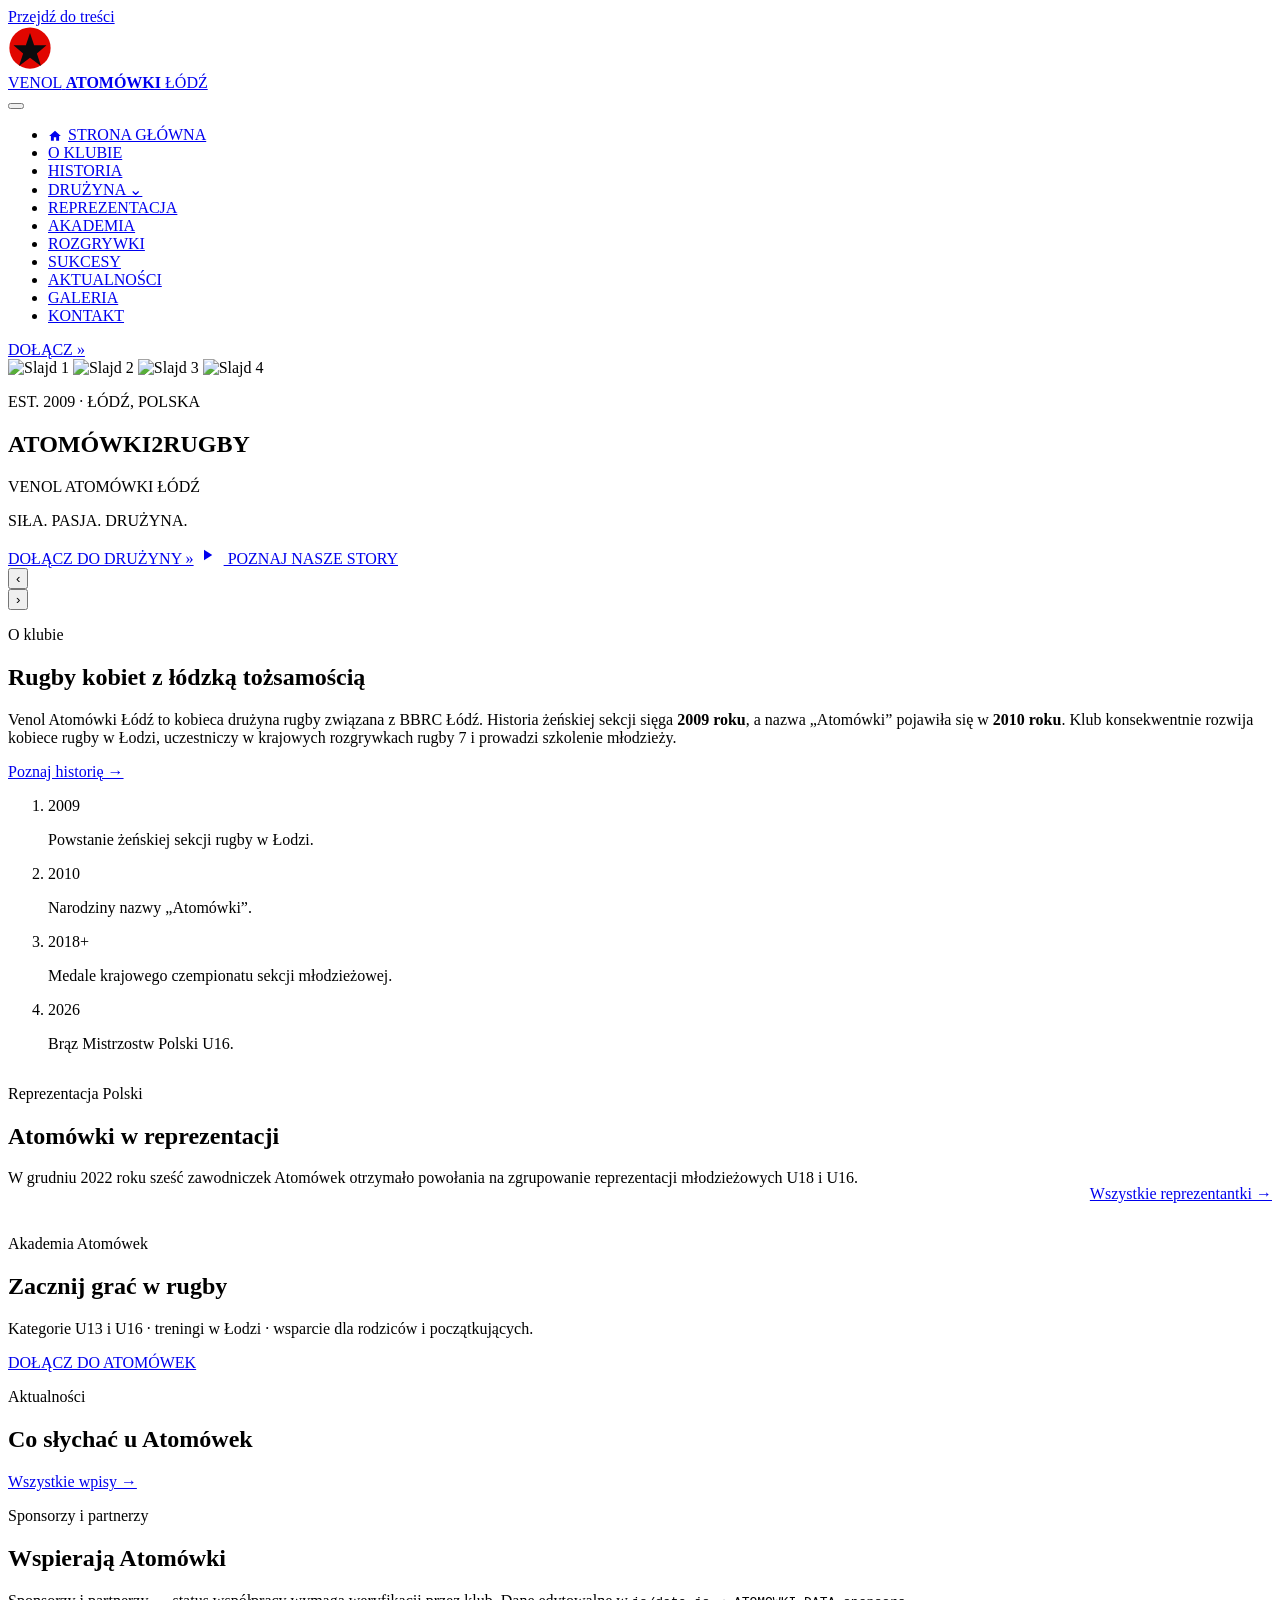
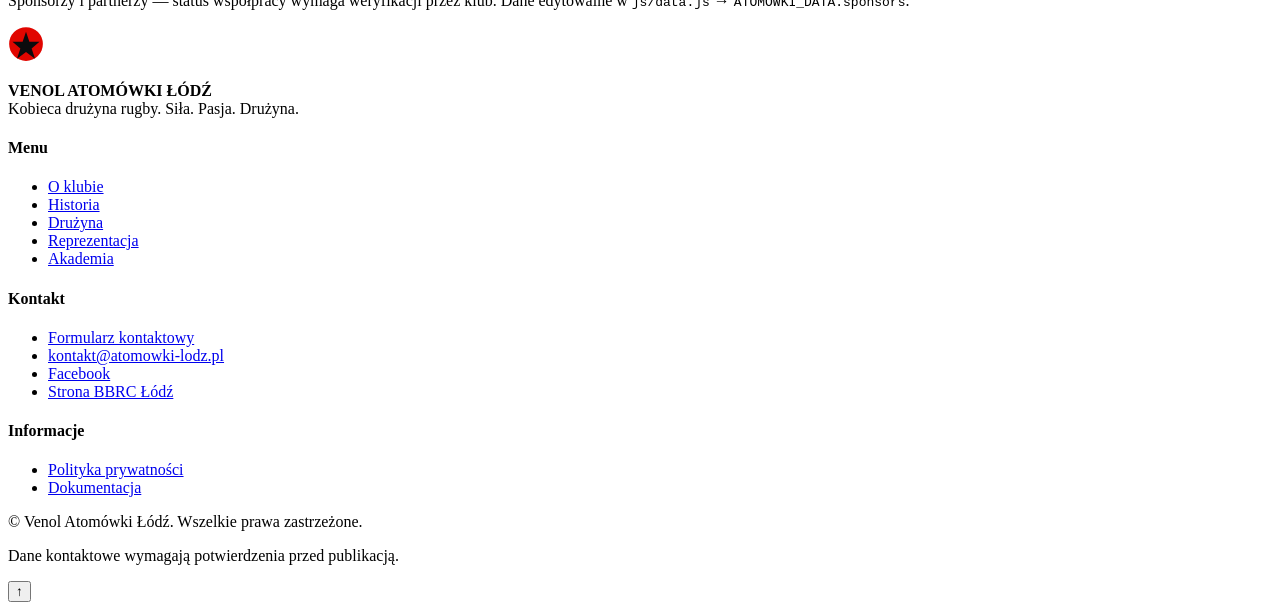
==== index.html @ 77de78c6 "Upload 31 files via GitHub Uploader by Mubashir Hassan" ====
﻿<!DOCTYPE html>
<html lang="pl">
<head>
  <meta charset="UTF-8" />
  <meta name="viewport" content="width=device-width, initial-scale=1.0" />
  <title>Venol Atomówki Łódź – Kobiece Rugby | Siła. Pasja. Drużyna.</title>
  <meta name="description" content="Oficjalna strona kobiecej drużyny rugby Venol Atomówki Łódź. Historia, zawodniczki, akademia U13 i U16, rozgrywki, sukcesy, aktualności i kontakt." />
  <meta property="og:title" content="Venol Atomówki Łódź – Kobiece Rugby" />
  <meta property="og:description" content="Siła. Pasja. Drużyna. Poznaj kobiecy klub rugby z Łodzi." />
  <meta property="og:type" content="website" />
  
  <link rel="canonical" href="https://atomowki-lodz.pl/" />
  <link rel="icon" type="image/svg+xml" href="assets/logos/favicon.svg" />
  <link rel="preconnect" href="https://fonts.googleapis.com" />
  <link rel="preconnect" href="https://fonts.gstatic.com" crossorigin />
  <link href="https://fonts.googleapis.com/css2?family=Barlow+Condensed:wght@600;700;800&family=Inter:wght@300;400;500;600;700&display=swap" rel="stylesheet" />
  <link rel="stylesheet" href="css/style.css" />
  <link rel="stylesheet" href="css/animations.css" />
  <link rel="stylesheet" href="css/responsive.css" />
</head>
<body data-page="home">
  <a href="#main" class="skip-link">Przejdź do treści</a>

  <!-- UJEDNOLICONY HEADER -->
  <header class="site-header" id="siteHeader">
    <div class="container-fluid header-inner">
      <a href="index.html" class="brand" aria-label="Atomówki Łódź – strona główna">
        <span class="brand-mark" aria-hidden="true">
          <svg viewBox="0 0 64 64" width="44" height="44"><circle cx="32" cy="32" r="30" fill="#e10600"/><path d="M32 10 L38 28 L56 28 L42 40 L48 58 L32 46 L16 58 L22 40 L8 28 L26 28 Z" fill="#0b0b0d"/></svg>
        </span>
        <div class="brand-text">
          <span class="venol">VENOL</span>
          <strong>ATOMÓWKI</strong>
          <span class="lodz">ŁÓDŹ</span>
        </div>
      </a>

      <button class="nav-toggle" id="navToggle" aria-label="Otwórz menu" aria-expanded="false" aria-controls="primaryNav">
        <span></span><span></span><span></span>
      </button>

      <nav class="primary-nav" id="primaryNav" aria-label="Menu główne">
        <ul>
          <li><a href="index.html" class="active"><svg class="home-icon" viewBox="0 0 24 24" width="14" height="14" fill="currentColor" style="margin-right:6px; vertical-align:middle;"><path d="M10 20v-6h4v6h5v-8h3L12 3 2 12h3v8z"/></svg>STRONA GŁÓWNA</a></li>
          <li><a href="pages/o-klubie.html">O KLUBIE</a></li>
          <li><a href="pages/historia.html">HISTORIA</a></li>
          <li><a href="pages/druzyna.html">DRUŻYNA ⌄</a></li>
          <li><a href="pages/reprezentacja.html">REPREZENTACJA</a></li>
          <li><a href="pages/akademia.html">AKADEMIA</a></li>
          <li><a href="pages/rozgrywki.html">ROZGRYWKI</a></li>
          <li><a href="pages/sukcesy.html">SUKCESY</a></li>
          <li><a href="pages/aktualnosci.html">AKTUALNOŚCI</a></li>
          <li><a href="pages/galeria.html">GALERIA</a></li>
          <li><a href="pages/kontakt.html">KONTAKT</a></li>
        </ul>
        <div class="nav-actions">
          <a href="pages/kontakt.html#dolacz" class="btn-nav-cta"><span>DOŁĄCZ</span> <span class="arrow">&raquo;</span></a>
        </div>
      </nav>
    </div>
  </header>

  <main id="main">
    <!-- HERO -->
    <section class="hero" aria-label="Sekcja powitalna">
      <div class="hero-media" aria-hidden="true">
        <img src="assets/images/slider-1.jpg" alt="Slajd 1" class="hero-photo slider-img active" />
        <img src="assets/images/slider-2.jpg" alt="Slajd 2" class="hero-photo slider-img" />
        <img src="assets/images/slider-3.jpg" alt="Slajd 3" class="hero-photo slider-img" />
        <img src="assets/images/slider-4.jpg" alt="Slajd 4" class="hero-photo slider-img" />
        <div class="hero-overlay"></div>
      </div>
      
      <div class="container hero-content-wrapper">
        <div class="hero-text-box">
          <p class="hero-kicker animate-in">EST. 2009 · ŁÓDŹ, POLSKA</p>
          
          <h1 class="hero-title animate-in delay-1">
            ATOMÓWKI<span class="accent">2</span>RUGBY
          </h1>
          
          <p class="hero-subtitle animate-in delay-2">VENOL ATOMÓWKI ŁÓDŹ</p>
          <p class="hero-motto animate-in delay-3">SIŁA. PASJA. DRUŻYNA.</p>
          
          <div class="hero-actions animate-in delay-4">
            <a href="pages/kontakt.html#dolacz" class="btn-hero btn-hero-primary">DOŁĄCZ DO DRUŻYNY &raquo;</a>
            <a href="pages/o-klubie.html" class="btn-hero btn-hero-outline">
              <svg viewBox="0 0 24 24" width="18" height="18" fill="currentColor" style="margin-right: 8px;"><path d="M8 5v14l11-7z"/></svg>
              POZNAJ NASZE STORY
            </a>
          </div>
        </div>
      </div>
      
      <!-- Nawigacja slidera (strzałki i kropki) -->
      <div class="hero-slider-nav">
        <button class="slider-arrow prev" aria-label="Poprzedni slajd">&lsaquo;</button>
        <div class="slider-dots">
          <span class="dot active"></span>
          <span class="dot"></span>
          <span class="dot"></span>
          <span class="dot"></span>
        </div>
        <button class="slider-arrow next" aria-label="Następny slajd">&rsaquo;</button>
      </div>
    </section>

    <!-- O KLUBIE Z TŁEM SMOKE -->
    <section id="o-klubie" class="section section-about-dark">
      <div class="container two-col">
        <div class="reveal">
          <p class="section-kicker">O klubie</p>
          <h2 class="section-title">Rugby kobiet z łódzką tożsamością</h2>
          <p>Venol Atomówki Łódź to kobieca drużyna rugby związana z BBRC Łódź. Historia żeńskiej sekcji sięga <strong>2009 roku</strong>, a nazwa „Atomówki” pojawiła się w <strong>2010 roku</strong>. Klub konsekwentnie rozwija kobiece rugby w Łodzi, uczestniczy w krajowych rozgrywkach rugby 7 i prowadzi szkolenie młodzieży.</p>
          <a href="pages/o-klubie.html" class="btn btn-ghost">Poznaj historię →</a>
        </div>
        <div class="timeline-preview reveal delay-1">
          <ol class="mini-timeline">
            <li><span>2009</span><p>Powstanie żeńskiej sekcji rugby w Łodzi.</p></li>
            <li><span>2010</span><p>Narodziny nazwy „Atomówki”.</p></li>
            <li><span>2018+</span><p>Medale krajowego czempionatu sekcji młodzieżowej.</p></li>
            <li><span>2026</span><p>Brąz Mistrzostw Polski U16.</p></li>
          </ol>
        </div>
      </div>
    </section>

    <section class="section section-alt">
      <div class="container">
        <header class="section-head reveal" style="display:flex;justify-content:space-between;align-items:flex-end;gap:1rem;flex-wrap:wrap;margin-bottom:2rem">
          <div>
            <p class="section-kicker">Reprezentacja Polski</p>
            <h2 class="section-title">Atomówki w reprezentacji</h2>
            <p class="section-lead">W grudniu 2022 roku sześć zawodniczek Atomówek otrzymało powołania na zgrupowanie reprezentacji młodzieżowych U18 i U16.</p>
          </div>
          <a href="pages/reprezentacja.html" class="btn btn-ghost">Wszystkie reprezentantki →</a>
        </header>
        <div id="nationalMini" class="national-grid" aria-live="polite"></div>
      </div>
    </section>

    <section class="section section-cta">
      <div class="container cta-box reveal">
        <div>
          <p class="section-kicker">Akademia Atomówek</p>
          <h2 class="section-title">Zacznij grać w rugby</h2>
          <p>Kategorie U13 i U16 · treningi w Łodzi · wsparcie dla rodziców i początkujących.</p>
        </div>
        <a href="pages/akademia.html" class="btn btn-primary btn-lg">DOŁĄCZ DO ATOMÓWEK</a>
      </div>
    </section>

    <section class="section">
      <div class="container">
        <header class="section-head reveal">
          <div>
            <p class="section-kicker">Aktualności</p>
            <h2 class="section-title">Co słychać u Atomówek</h2>
          </div>
          <a href="pages/aktualnosci.html" class="btn btn-ghost">Wszystkie wpisy →</a>
        </header>
        <div class="news-grid" id="homeNewsGrid" aria-live="polite"></div>
      </div>
    </section>

    <section class="section section-sponsors">
      <div class="container">
        <p class="section-kicker text-center">Sponsorzy i partnerzy</p>
        <h2 class="section-title text-center">Wspierają Atomówki</h2>
        <div id="sponsorGrid" class="sponsor-pro-grid" aria-live="polite"></div>
        <p class="hint text-center">Sponsorzy i partnerzy — status współpracy wymaga weryfikacji przez klub. Dane edytowalne w <code>js/data.js</code> → <code>ATOMOWKI_DATA.sponsors</code>.</p>
      </div>
    </section>
  </main>

  <footer class="site-footer">
    <div class="container footer-grid">
      <div class="footer-brand">
        <span class="brand-mark" aria-hidden="true">
          <svg viewBox="0 0 64 64" width="36" height="36"><circle cx="32" cy="32" r="30" fill="#e10600"/><path d="M32 10 L38 28 L56 28 L42 40 L48 58 L32 46 L16 58 L22 40 L8 28 L26 28 Z" fill="#0b0b0d"/></svg>
        </span>
        <p><strong>VENOL ATOMÓWKI ŁÓDŹ</strong><br />Kobieca drużyna rugby. Siła. Pasja. Drużyna.</p>
      </div>
      <div>
        <h4>Menu</h4>
        <ul class="footer-links">
          <li><a href="pages/o-klubie.html">O klubie</a></li>
          <li><a href="pages/historia.html">Historia</a></li>
          <li><a href="pages/druzyna.html">Drużyna</a></li>
          <li><a href="pages/reprezentacja.html">Reprezentacja</a></li>
          <li><a href="pages/akademia.html">Akademia</a></li>
        </ul>
      </div>
      <div>
        <h4>Kontakt</h4>
        <ul class="footer-links">
          <li><a href="pages/kontakt.html">Formularz kontaktowy</a></li>
          <li><a href="mailto:kontakt@atomowki-lodz.pl">kontakt@atomowki-lodz.pl</a></li>
          <li><a href="#">Facebook</a></li>
          <li><a href="#">Strona BBRC Łódź</a></li>
        </ul>
      </div>
      <div>
        <h4>Informacje</h4>
        <ul class="footer-links">
          <li><a href="pages/kontakt.html#polityka">Polityka prywatności</a></li>
          <li><a href="README.md">Dokumentacja</a></li>
        </ul>
      </div>
    </div>
    <div class="container footer-bottom">
      <p>© <span id="year"></span> Venol Atomówki Łódź. Wszelkie prawa zastrzeżone.</p>
      <p>Dane kontaktowe wymagają potwierdzenia przed publikacją.</p>
    </div>
  </footer>

  <button id="backToTop" class="back-to-top" aria-label="Powrót na górę">↑</button>

  <script src="js/data.js"></script>
  <script src="js/main.js"></script>
</body>
</html>
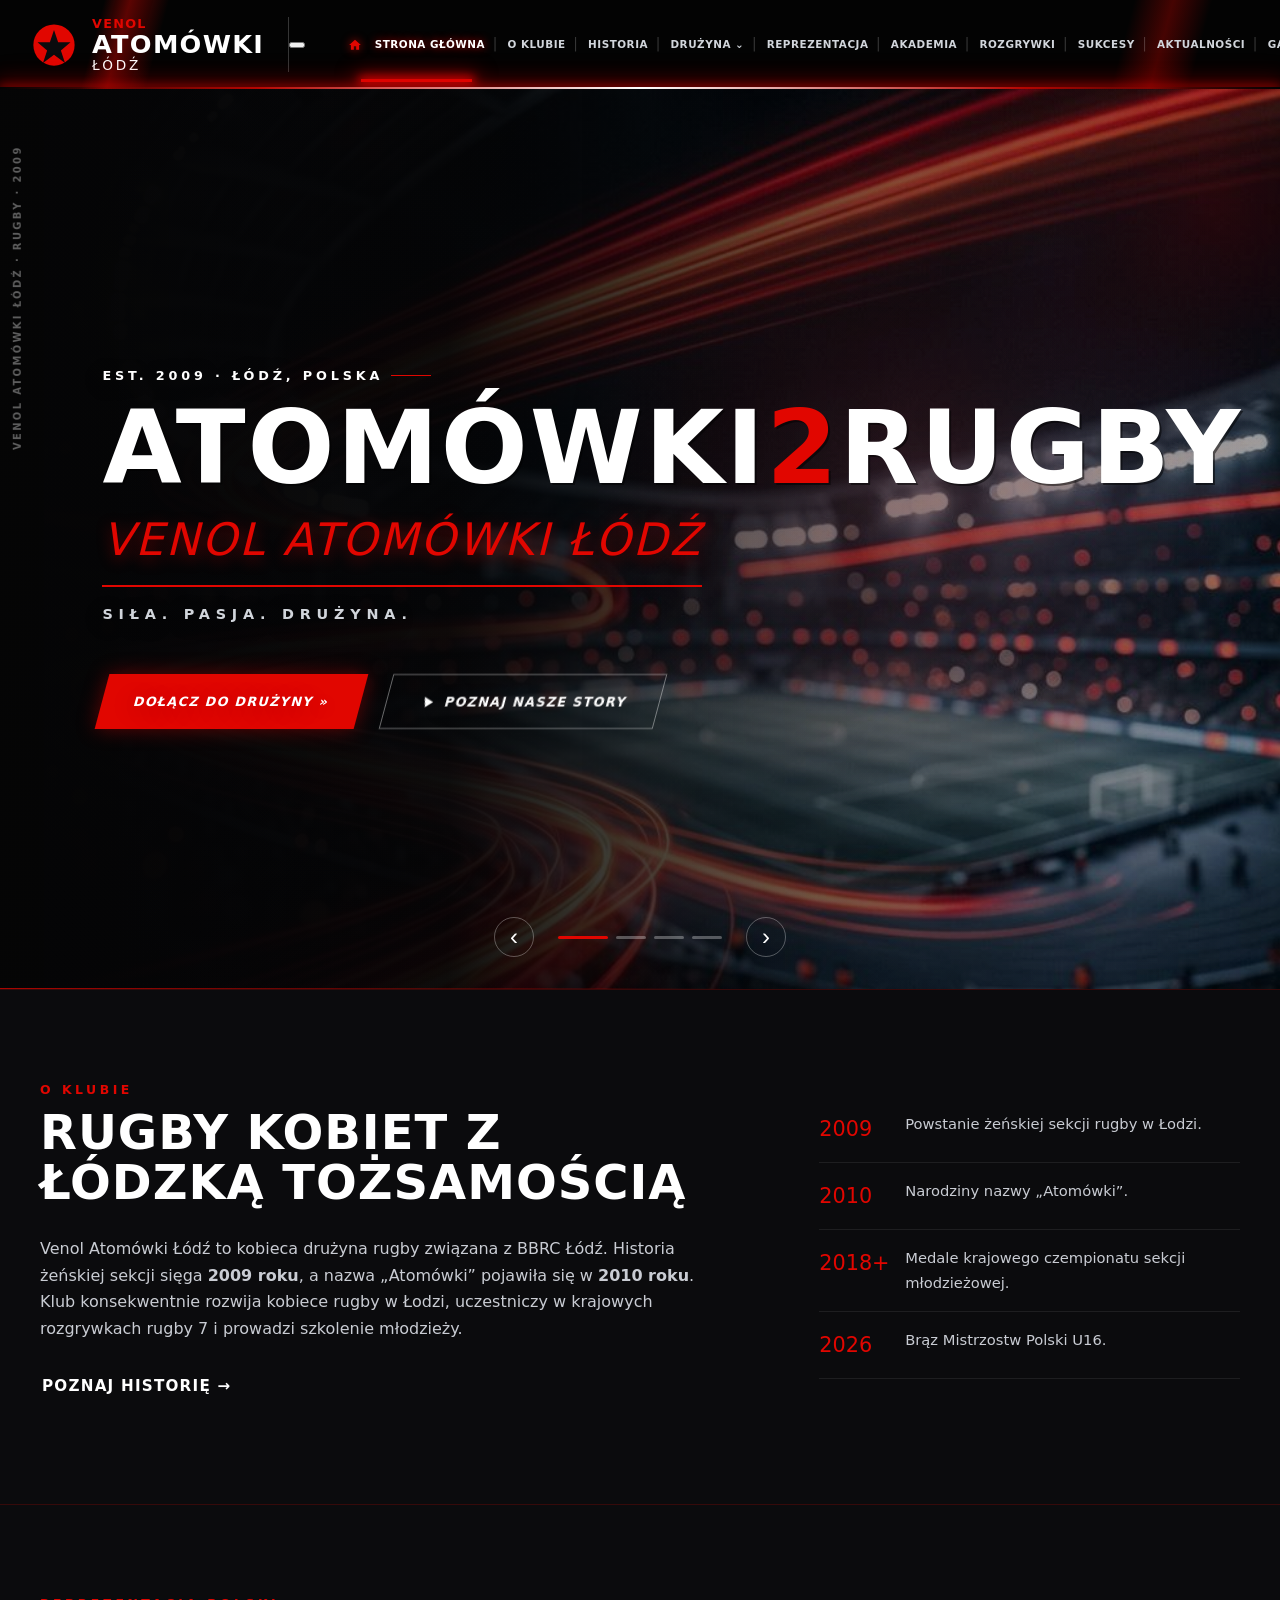
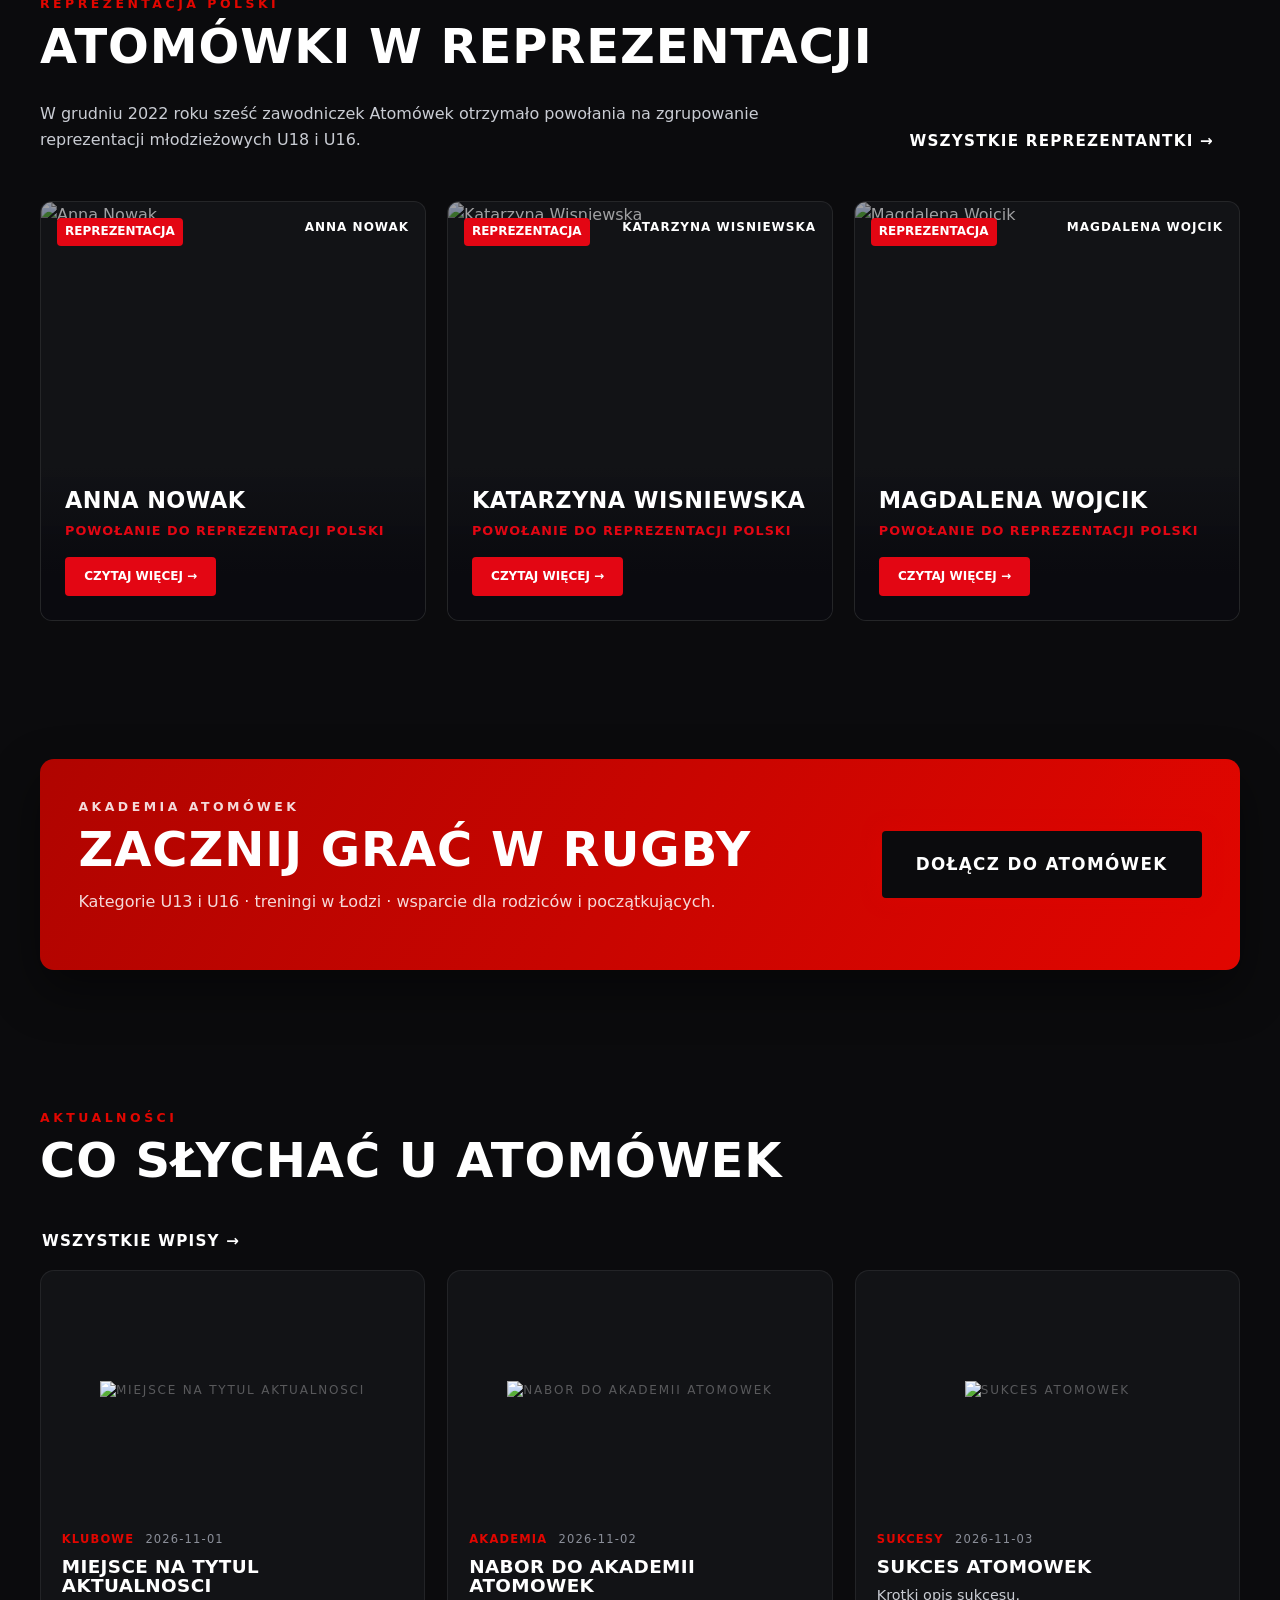
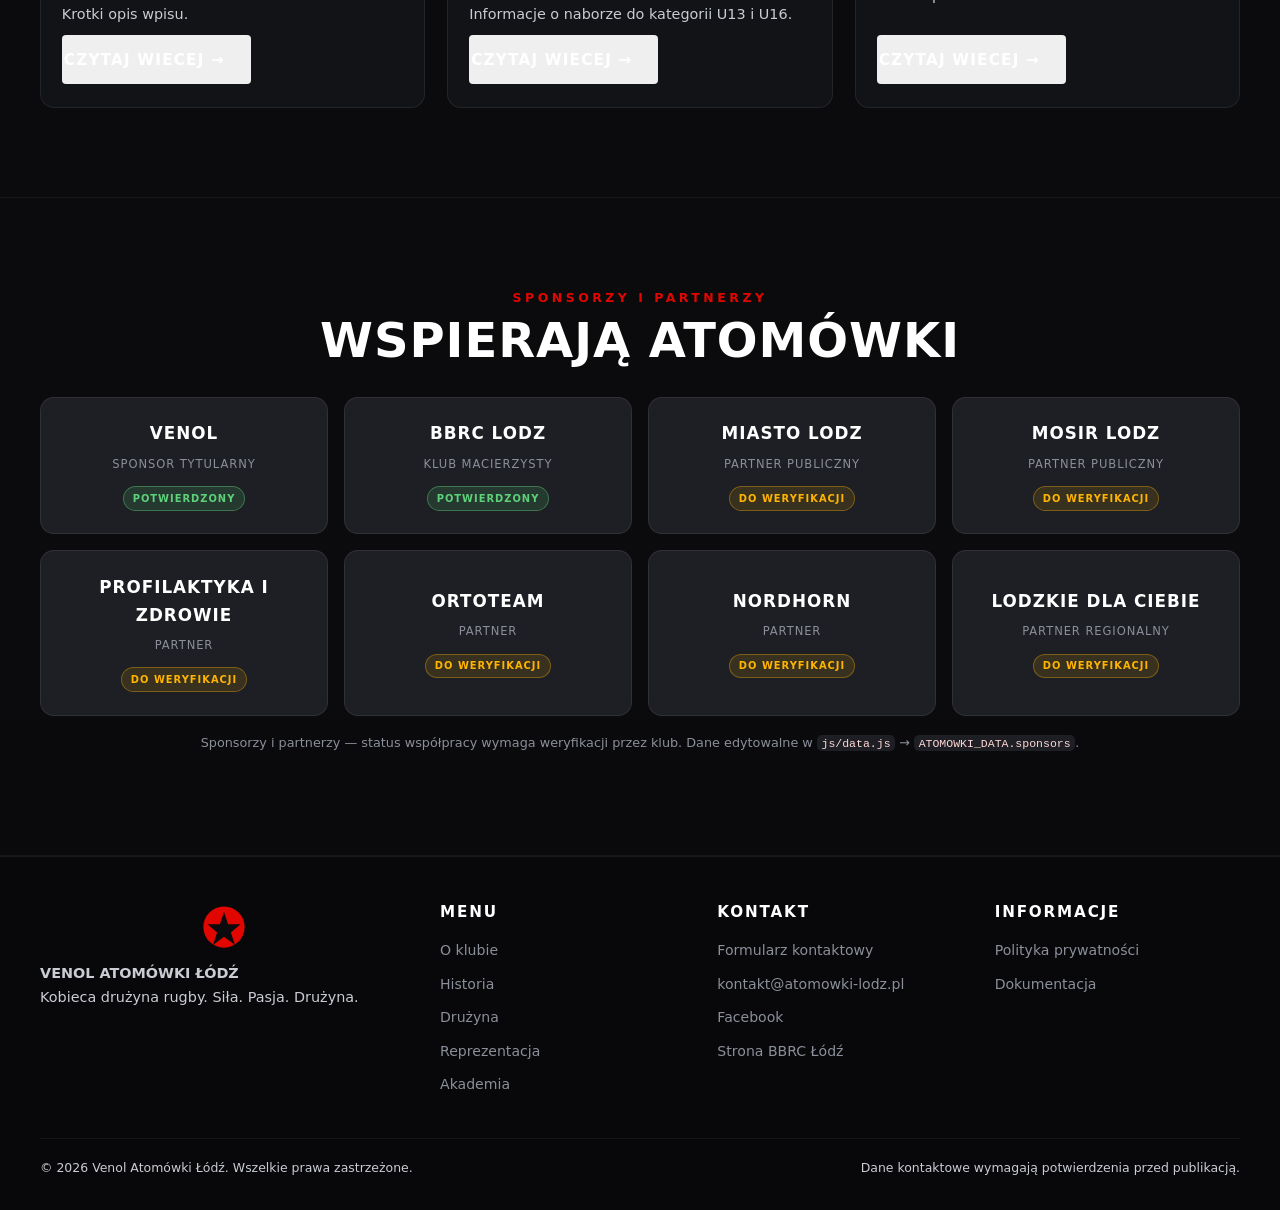
==== commit d583c20a: "Add files via upload" ====
--- a/index.html
+++ b/index.html
@@ -17,6 +17,7 @@
   <link rel="stylesheet" href="css/style.css" />
   <link rel="stylesheet" href="css/animations.css" />
   <link rel="stylesheet" href="css/responsive.css" />
+  <link rel="stylesheet" href="css/modern-design.css" />
 </head>
 <body data-page="home">
   <a href="#main" class="skip-link">Przejdź do treści</a>
@@ -218,6 +219,7 @@
 
   <script src="js/data.js"></script>
   <script src="js/main.js"></script>
+  <script src="js/modern-design.js"></script>
 </body>
 </html>
 
@@ -237,3 +239,4 @@
 
 
 
+
--- a/css/style.css
+++ b/css/style.css
@@ -0,0 +1,3307 @@
+/* ============ RESET & TOKENS ============ */
+*,*::before,*::after{box-sizing:border-box}
+:root{
+  --black:#0b0b0d;
+  --graphite:#15161a;
+  --graphite-2:#1d1f24;
+  --red:#e10600;
+  --red-dark:#b00400;
+  --white:#ffffff;
+  --gray-1:#c9ccd3;
+  --gray-2:#8b8f99;
+  --gray-3:#4a4d55;
+  --radius:14px;
+  --radius-sm:8px;
+  --shadow:0 20px 50px rgba(0,0,0,.45);
+  --font-display:'Barlow Condensed',system-ui,sans-serif;
+  --font-body:'Inter',system-ui,sans-serif;
+  --container:1200px;
+  --header-h:76px;
+}
+html{scroll-behavior:smooth}
+body{
+  margin:0;font-family:var(--font-body);background:var(--black);color:var(--white);
+  line-height:1.65;-webkit-font-smoothing:antialiased;overflow-x:hidden;
+}
+img{max-width:100%;display:block}
+a{color:inherit;text-decoration:none}
+ul{list-style:none;margin:0;padding:0}
+h1,h2,h3,h4{font-family:var(--font-display);line-height:1.05;letter-spacing:.02em;margin:0 0 .6em;text-transform:uppercase}
+p{margin:0 0 1em;color:var(--gray-1)}
+code{background:var(--graphite-2);padding:.15em .4em;border-radius:5px;font-size:.9em;color:#ffd7d5}
+:focus-visible{outline:2px solid var(--red);outline-offset:3px}
+.container{width:min(100% - 2.5rem,var(--container));margin-inline:auto}
+.skip-link{position:absolute;left:-9999px;top:0;background:var(--red);color:#fff;padding:.7rem 1rem;z-index:200}
+.skip-link:focus{left:1rem;top:1rem}
+
+/* ============ BUTTONS ============ */
+.btn{display:inline-flex;align-items:center;justify-content:center;gap:.5rem;font-family:var(--font-display);font-weight:700;letter-spacing:.08em;text-transform:uppercase;padding:.85rem 1.5rem;border-radius:var(--radius-sm);border:2px solid transparent;cursor:pointer;transition:transform .2s,background .2s,color .2s,border-color .2s,box-shadow .2s;font-size:.95rem}
+.btn:hover{transform:translateY(-2px)}
+.btn-primary{background:var(--red);color:#fff;box-shadow:0 10px 25px rgba(225,6,0,.35)}
+.btn-primary:hover{background:var(--red-dark)}
+.btn-outline{border-color:rgba(255,255,255,.5);color:#fff;background:transparent}
+.btn-outline:hover{background:#fff;color:var(--black);border-color:#fff}
+.btn-ghost{color:var(--white);padding-left:0}
+.btn-ghost:hover{color:var(--red)}
+.btn-lg{padding:1.1rem 2rem;font-size:1.05rem}
+
+/* ============ HERO ============ */
+.hero{position:relative;min-height:calc(100vh - var(--header-h));display:flex;align-items:center;overflow:hidden}
+.hero-media{position:absolute;inset:0}
+.hero-placeholder{position:absolute;inset:0;display:grid;place-items:center;gap:.3rem;text-align:center;background:
+  radial-gradient(circle at 30% 30%,rgba(225,6,0,.25),transparent 55%),
+  repeating-linear-gradient(45deg,#111 0 22px,#0d0d0f 22px 44px);
+}
+.hero-placeholder span{font-family:var(--font-display);font-size:clamp(1.1rem,3vw,1.8rem);letter-spacing:.2em;color:rgba(255,255,255,.35)}
+.hero-placeholder small{color:rgba(255,255,255,.25);letter-spacing:.1em}
+.hero-overlay{position:absolute;inset:0;background:linear-gradient(90deg,rgba(11,11,13,.95) 0%,rgba(11,11,13,.78) 45%,rgba(11,11,13,.45) 100%)}
+.hero-content{position:relative;z-index:2;padding-block:4rem}
+.hero-kicker{font-size:.85rem;letter-spacing:.3em;text-transform:uppercase;color:var(--red);font-weight:700}
+.hero-title{font-size:clamp(2.8rem,8vw,6.5rem);letter-spacing:.01em;margin:.3em 0}
+.hero-title .accent{color:var(--red)}
+.hero-motto{font-family:var(--font-display);font-size:clamp(1.1rem,2.4vw,1.7rem);letter-spacing:.35em;color:var(--white);margin-bottom:1rem}
+.hero-desc{max-width:620px;font-size:1.02rem}
+.hero-actions{display:flex;gap:.9rem;flex-wrap:wrap;margin:1.8rem 0}
+.hero-stats{display:flex;gap:2.2rem;flex-wrap:wrap;margin-top:1.5rem;padding-top:1.5rem;border-top:1px solid rgba(255,255,255,.12)}
+.hero-stats li{display:flex;flex-direction:column}
+.hero-stats strong{font-family:var(--font-display);font-size:1.5rem;color:var(--white)}
+.hero-stats span{font-size:.78rem;color:var(--gray-2);letter-spacing:.08em;text-transform:uppercase}
+.scroll-hint{position:absolute;left:50%;bottom:1.4rem;transform:translateX(-50%);width:26px;height:42px;border:2px solid rgba(255,255,255,.35);border-radius:16px;z-index:2}
+.scroll-hint span{position:absolute;left:50%;top:8px;width:4px;height:8px;margin-left:-2px;background:var(--red);border-radius:2px;animation:scrollDot 1.6s infinite}
+
+/* ============ SECTIONS ============ */
+.section{padding:clamp(3.5rem,7vw,6rem) 0;position:relative}
+.section-alt{background:var(--graphite)}
+.section-kicker{font-size:.78rem;letter-spacing:.28em;text-transform:uppercase;color:var(--red);font-weight:700;margin-bottom:.4rem}
+.section-title{font-size:clamp(1.8rem,4vw,3rem)}
+.section-lead{max-width:720px;color:var(--gray-1)}
+.text-center{text-align:center}
+.hint{font-size:.8rem;color:var(--gray-2);margin-top:1rem}
+.two-col{display:grid;grid-template-columns:1.2fr .8fr;gap:3rem;align-items:start}
+.grid-2{display:grid;grid-template-columns:1fr 1fr;gap:2.5rem}
+
+/* mini timeline */
+.mini-timeline li{display:flex;gap:1rem;padding:1rem 0;border-bottom:1px solid rgba(255,255,255,.08)}
+.mini-timeline span{font-family:var(--font-display);font-size:1.3rem;color:var(--red);min-width:70px}
+.mini-timeline p{margin:0;font-size:.92rem}
+.timeline{position:relative;padding-left:1rem}
+.timeline::before{content:"";position:absolute;left:0;top:0;bottom:0;width:2px;background:linear-gradient(var(--red),transparent)}
+.timeline li{position:relative;display:grid;grid-template-columns:100px 1fr;gap:1.4rem;padding:1.4rem 0 1.4rem 1.5rem}
+.timeline .year{font-family:var(--font-display);font-size:1.5rem;color:var(--red);position:relative}
+.timeline .year::before{content:"";position:absolute;left:-1.98rem;top:.55rem;width:12px;height:12px;border-radius:50%;background:var(--red);box-shadow:0 0 0 4px rgba(225,6,0,.2)}
+.timeline h3{margin-bottom:.2em}
+.timeline p{margin:0;font-size:.95rem}
+
+/* info cards */
+.info-card{background:var(--graphite-2);border:1px solid rgba(255,255,255,.07);border-radius:var(--radius);padding:1.8rem}
+.info-card h2,.info-card h3{margin-top:0}
+.stats-list{display:grid;gap:1rem}
+.stats-list li{display:flex;justify-content:space-between;align-items:baseline;gap:1rem;border-bottom:1px dashed rgba(255,255,255,.12);padding-bottom:.7rem}
+.stats-list strong{font-family:var(--font-display);font-size:1.25rem;color:var(--white)}
+.stats-list span{color:var(--gray-2);font-size:.85rem}
+.check-list{margin-top:.6rem;display:grid;gap:.45rem}
+.check-list li{padding-left:1.4rem;position:relative;font-size:.92rem;color:var(--gray-1)}
+.check-list li::before{content:"\2714";position:absolute;left:0;color:var(--red)}
+
+/* CTA */
+.section-cta{padding-block:3rem}
+.cta-box{display:flex;align-items:center;justify-content:space-between;gap:2rem;flex-wrap:wrap;background:linear-gradient(120deg,var(--red-dark),var(--red));border-radius:var(--radius);padding:2.4rem;box-shadow:var(--shadow)}
+.cta-box .section-title{color:#fff;margin-bottom:.3em}
+.cta-box p{color:rgba(255,255,255,.85)}
+.cta-box .btn-primary{background:var(--black)}
+.cta-box .btn-primary:hover{background:#000}
+
+/* values */
+.values-grid{display:grid;grid-template-columns:repeat(4,1fr);gap:1.2rem}
+.value-card{background:var(--graphite-2);border:1px solid rgba(255,255,255,.07);border-radius:var(--radius);padding:1.6rem;transition:transform .25s,border-color .25s}
+.value-card:hover{transform:translateY(-4px);border-color:var(--red)}
+.value-card h3{color:var(--white);font-size:1.25rem}
+.value-card p{font-size:.9rem;margin:0}
+
+/* news */
+.news-grid{display:grid;grid-template-columns:repeat(3,1fr);gap:1.4rem}
+.news-card{background:var(--graphite-2);border:1px solid rgba(255,255,255,.07);border-radius:var(--radius);overflow:hidden;display:flex;flex-direction:column;transition:transform .25s,border-color .25s}
+.news-card:hover{transform:translateY(-4px);border-color:rgba(225,6,0,.6)}
+.news-thumb{aspect-ratio:16/10;background:repeating-linear-gradient(45deg,#1a1c21 0 14px,#141619 14px 28px);display:grid;place-items:center;color:rgba(255,255,255,.3);font-size:.75rem;letter-spacing:.15em;text-transform:uppercase}
+.news-body{padding:1.2rem 1.3rem 1.4rem;display:flex;flex-direction:column;gap:.5rem;flex:1}
+.news-meta{display:flex;gap:.7rem;font-size:.72rem;text-transform:uppercase;letter-spacing:.1em;color:var(--gray-2)}
+.news-cat{color:var(--red);font-weight:700}
+.news-body h3{font-size:1.15rem;margin:0}
+.news-body p{font-size:.9rem;margin:0}
+.news-body .btn{margin-top:auto;align-self:flex-start}
+
+/* sponsors */
+.sponsor-grid{display:grid;grid-template-columns:repeat(4,1fr);gap:1rem;margin-top:2rem}
+.sponsor-slot{border:1px dashed rgba(255,255,255,.2);border-radius:var(--radius);min-height:110px;display:flex;flex-direction:column;align-items:center;justify-content:center;gap:.3rem;color:var(--gray-1);font-family:var(--font-display);font-size:1.2rem;letter-spacing:.1em;background:rgba(255,255,255,.02)}
+.sponsor-slot small{font-family:var(--font-body);font-size:.7rem;color:var(--gray-2);letter-spacing:.05em}
+
+/* page hero */
+.page-hero{padding:4.5rem 0 2.5rem;background:
+  radial-gradient(900px 300px at 15% 0%,rgba(225,6,0,.22),transparent 60%),
+  linear-gradient(180deg,var(--graphite) 0%,var(--black) 100%);
+  border-bottom:1px solid rgba(255,255,255,.06)}
+.page-title{font-size:clamp(2.2rem,6vw,4rem)}
+.page-lead{max-width:680px}
+
+/* tabs & filters */
+.tabs,.filter-bar{display:flex;gap:.5rem;flex-wrap:wrap;margin-bottom:2rem}
+.tab,.filter{background:var(--graphite-2);border:1px solid rgba(255,255,255,.1);color:var(--gray-1);padding:.6rem 1.1rem;border-radius:999px;cursor:pointer;font-family:var(--font-display);letter-spacing:.08em;text-transform:uppercase;font-size:.85rem;transition:all .2s}
+.tab:hover,.filter:hover{border-color:var(--red);color:#fff}
+.tab.active,.filter.active{background:var(--red);border-color:var(--red);color:#fff}
+
+/* players */
+.players-grid{display:grid;grid-template-columns:repeat(4,1fr);gap:1.3rem}
+.player-card{background:var(--graphite-2);border:1px solid rgba(255,255,255,.07);border-radius:var(--radius);overflow:hidden;cursor:pointer;text-align:left;padding:0;color:inherit;font:inherit;transition:transform .25s,border-color .25s}
+.player-card:hover{transform:translateY(-5px);border-color:var(--red)}
+.player-photo{aspect-ratio:3/4;background:repeating-linear-gradient(45deg,#1a1c21 0 14px,#141619 14px 28px);display:grid;place-items:center;position:relative;color:rgba(255,255,255,.3);font-size:.7rem;letter-spacing:.12em;text-transform:uppercase;text-align:center;padding:.5rem}
+.player-number{position:absolute;top:.6rem;right:.6rem;background:var(--red);font-family:var(--font-display);font-weight:800;font-size:1.2rem;width:44px;height:44px;display:grid;place-items:center;border-radius:50%}
+.player-info{padding:1rem 1.1rem 1.2rem}
+.player-info h3{font-size:1.1rem;margin:0 0 .2em}
+.player-pos{font-size:.75rem;color:var(--red);text-transform:uppercase;letter-spacing:.12em;font-weight:700}
+
+/* training */
+.training-list{display:grid;grid-template-columns:repeat(2,1fr);gap:1rem}
+.training-card{background:var(--graphite-2);border-left:4px solid var(--red);border-radius:var(--radius-sm);padding:1.2rem 1.4rem}
+.training-card h3{margin:0 0 .3em;font-size:1.15rem}
+.training-card p{margin:0;font-size:.9rem}
+
+/* FAQ */
+.faq{display:grid;gap:.7rem;max-width:860px}
+.faq-item{border:1px solid rgba(255,255,255,.09);border-radius:var(--radius-sm);background:var(--graphite-2);overflow:hidden}
+.faq-q{width:100%;display:flex;justify-content:space-between;align-items:center;gap:1rem;background:none;border:0;color:#fff;padding:1rem 1.2rem;cursor:pointer;font-family:var(--font-body);font-size:1rem;font-weight:600;text-align:left}
+.faq-q::after{content:"+";font-family:var(--font-display);font-size:1.4rem;color:var(--red);transition:transform .3s}
+.faq-item.open .faq-q::after{transform:rotate(45deg)}
+.faq-a{max-height:0;overflow:hidden;transition:max-height .35s ease;padding:0 1.2rem}
+.faq-a p{padding-bottom:1rem;margin:0;font-size:.92rem}
+
+/* matches */
+.match-grid{display:grid;grid-template-columns:repeat(3,1fr);gap:1.2rem}
+.match-card{background:var(--graphite-2);border:1px solid rgba(255,255,255,.08);border-radius:var(--radius);padding:1.4rem}
+.match-teams{display:flex;justify-content:space-between;align-items:center;gap:.6rem;font-family:var(--font-display);font-size:1.2rem;letter-spacing:.03em;margin-bottom:.8rem}
+.match-vs{color:var(--red);font-size:.85rem}
+.match-score{font-family:var(--font-display);font-size:1.7rem;color:#fff;text-align:center;margin-bottom:.6rem}
+.match-info{display:grid;gap:.25rem;font-size:.82rem;color:var(--gray-2);border-top:1px solid rgba(255,255,255,.08);padding-top:.8rem}
+.match-info strong{color:var(--gray-1);font-weight:600}
+.empty-note{border:1px dashed rgba(255,255,255,.2);padding:1.2rem;border-radius:var(--radius);color:var(--gray-2);font-size:.9rem}
+
+/* league table */
+.table-wrap{overflow-x:auto;border-radius:var(--radius);border:1px solid rgba(255,255,255,.08)}
+.league-table{width:100%;border-collapse:collapse;min-width:520px}
+.league-table th,.league-table td{padding:.85rem 1rem;text-align:left;border-bottom:1px solid rgba(255,255,255,.06);font-size:.9rem}
+.league-table th{background:var(--graphite-2);font-family:var(--font-display);letter-spacing:.08em;text-transform:uppercase;color:var(--gray-1);font-size:.8rem}
+.league-table tr:hover td{background:rgba(225,6,0,.06)}
+
+/* successes */
+.success-grid{display:grid;grid-template-columns:repeat(3,1fr);gap:1.3rem}
+.success-card{background:var(--graphite-2);border:1px solid rgba(255,255,255,.08);border-radius:var(--radius);overflow:hidden}
+.success-photo{aspect-ratio:16/9;background:repeating-linear-gradient(45deg,#1a1c21 0 14px,#141619 14px 28px);display:grid;place-items:center;color:rgba(255,255,255,.3);font-size:.72rem;letter-spacing:.12em;text-transform:uppercase}
+.success-body{padding:1.2rem 1.3rem 1.4rem}
+.success-meta{display:flex;gap:.7rem;font-size:.72rem;text-transform:uppercase;letter-spacing:.1em;color:var(--gray-2);margin-bottom:.5rem}
+.success-meta .cat{color:var(--red);font-weight:700}
+.success-body h3{font-size:1.2rem;margin:0 0 .3em}
+.success-body p{font-size:.9rem;margin:0}
+
+/* gallery */
+.gallery-grid{display:grid;grid-template-columns:repeat(4,1fr);gap:.8rem}
+.gallery-item{position:relative;aspect-ratio:1;border-radius:var(--radius-sm);overflow:hidden;background:repeating-linear-gradient(45deg,#1a1c21 0 14px,#141619 14px 28px);border:0;cursor:pointer;padding:0;display:grid;place-items:center;color:rgba(255,255,255,.3);font-size:.7rem;letter-spacing:.1em;text-transform:uppercase;text-align:center;transition:transform .25s}
+.gallery-item:hover{transform:scale(1.03)}
+.gallery-item img{width:100%;height:100%;object-fit:cover;transition:transform .4s}
+.gallery-item:hover img{transform:scale(1.08)}
+.gallery-item .gallery-cat{position:absolute;left:.4rem;bottom:.4rem;background:rgba(11,11,13,.8);color:var(--red);font-size:.62rem;padding:.2rem .45rem;border-radius:4px;letter-spacing:.08em}
+.lightbox{position:fixed;inset:0;z-index:300;background:rgba(5,5,7,.96);display:none;place-items:center;padding:2rem}
+.lightbox.open{display:grid}
+.lightbox-figure{max-width:min(1000px,92vw);text-align:center}
+.lightbox-image{min-height:320px;border-radius:var(--radius-sm);display:grid;place-items:center;background:repeating-linear-gradient(45deg,#1a1c21 0 14px,#141619 14px 28px);color:rgba(255,255,255,.35);font-size:.85rem;letter-spacing:.1em;text-transform:uppercase;padding:2rem}
+.lightbox-image img{max-height:70vh;width:auto;margin:auto}
+.lightbox figcaption{color:var(--gray-1);margin-top:.9rem;font-size:.9rem}
+.lightbox-close{position:absolute;top:1rem;right:1.2rem;background:none;border:0;color:#fff;font-size:2.4rem;cursor:pointer;line-height:1}
+.lightbox-prev,.lightbox-next{position:absolute;top:50%;transform:translateY(-50%);background:rgba(255,255,255,.06);border:0;color:#fff;font-size:2.4rem;width:56px;height:56px;border-radius:50%;cursor:pointer;display:grid;place-items:center}
+.lightbox-prev{left:1rem}.lightbox-next{right:1rem}
+.lightbox-prev:hover,.lightbox-next:hover{background:var(--red)}
+
+/* contact */
+.contact-list{display:grid;gap:.8rem;margin-bottom:1.6rem}
+.contact-list li{font-size:.95rem}
+.contact-list strong{color:var(--white)}
+.contact-list small{color:var(--gray-2)}
+.map-placeholder{aspect-ratio:16/9;border:1px dashed rgba(255,255,255,.25);border-radius:var(--radius);display:grid;place-items:center;text-align:center;color:var(--gray-2);font-family:var(--font-display);letter-spacing:.12em;font-size:.9rem}
+.contact-form{display:grid;gap:.9rem}
+.contact-form label{display:grid;gap:.35rem;font-size:.82rem;letter-spacing:.06em;text-transform:uppercase;color:var(--gray-1)}
+.contact-form input,.contact-form select,.contact-form textarea{background:var(--graphite-2);border:1px solid rgba(255,255,255,.14);border-radius:var(--radius-sm);padding:.8rem .9rem;color:#fff;font:inherit;transition:border-color .2s}
+.contact-form input:focus,.contact-form select:focus,.contact-form textarea:focus{border-color:var(--red);outline:none}
+.contact-form .checkbox{display:flex;align-items:flex-start;gap:.6rem;text-transform:none;letter-spacing:0;font-size:.82rem;color:var(--gray-1)}
+.contact-form .checkbox input{width:auto}
+.form-note{font-size:.85rem;min-height:1.2em}
+.form-note.ok{color:#5dd17a}.form-note.err{color:#ff6b63}
+
+/* modal */
+.modal{position:fixed;inset:0;z-index:250;display:none}
+.modal.open{display:grid;place-items:center}
+.modal-backdrop{position:absolute;inset:0;background:rgba(5,5,7,.8);backdrop-filter:blur(4px)}
+.modal-content{position:relative;background:var(--graphite);border:1px solid rgba(255,255,255,.1);border-radius:var(--radius);width:min(640px,92vw);max-height:88vh;overflow:auto;padding:2rem;z-index:1}
+.modal-close{position:absolute;top:.6rem;right:.9rem;background:none;border:0;color:#fff;font-size:2rem;cursor:pointer;line-height:1}
+.modal-body h2{color:#fff;margin-bottom:.4em}
+.modal-photo{aspect-ratio:16/9;border-radius:var(--radius-sm);background:repeating-linear-gradient(45deg,#1a1c21 0 14px,#141619 14px 28px);display:grid;place-items:center;color:var(--gray-2);font-size:.75rem;letter-spacing:.1em;text-transform:uppercase;margin-bottom:1rem}
+
+/* back to top */
+.back-to-top{position:fixed;right:1.2rem;bottom:1.2rem;z-index:150;width:46px;height:46px;border-radius:50%;border:0;background:var(--red);color:#fff;font-size:1.3rem;cursor:pointer;opacity:0;pointer-events:none;transform:translateY(10px);transition:opacity .3s,transform .3s}
+.back-to-top.show{opacity:1;pointer-events:auto;transform:none}
+
+/* footer */
+.site-footer{background:#08080a;border-top:1px solid rgba(255,255,255,.07);padding-top:3rem}
+.footer-grid{display:grid;grid-template-columns:1.5fr 1fr 1fr 1fr;gap:2rem;padding-bottom:2.5rem}
+.footer-brand p{font-size:.9rem;margin-top:.8rem}
+.footer-grid h4{font-size:.95rem;letter-spacing:.12em;color:#fff;margin-bottom:1rem}
+.footer-links{display:grid;gap:.45rem}
+.footer-links a{color:var(--gray-2);font-size:.88rem;transition:color .2s}
+.footer-links a:hover{color:var(--red)}
+.footer-bottom{display:flex;justify-content:space-between;gap:1rem;flex-wrap:wrap;padding:1.2rem 0;border-top:1px solid rgba(255,255,255,.06);font-size:.78rem;color:var(--gray-2)}
+
+/* hero photo */
+.hero-photo{position:absolute;inset:0;width:100%;height:100%;object-fit:cover;object-position:center}
+
+/* ============================================================
+   MODUL B — ROZBUDOWA (historia, reprezentacja, sponsorzy, sezon)
+   ============================================================ */
+
+/* ---------- OŚ CZASU Z FOTOGRAFIAMI ---------- */
+.timeline-fancy{position:relative;padding-left:0;margin-top:2rem}
+.timeline-fancy::before{content:"";position:absolute;left:50%;top:0;bottom:0;width:2px;background:linear-gradient(var(--red),rgba(225,6,0,.1));transform:translateX(-50%)}
+.timeline-fancy-item{position:relative;display:grid;grid-template-columns:1fr 80px 1fr;gap:1rem;align-items:center;padding:1.5rem 0}
+.timeline-fancy-item .tf-content{background:var(--graphite-2);border:1px solid rgba(255,255,255,.08);border-radius:var(--radius);padding:1.4rem;transition:border-color .3s,transform .3s}
+.timeline-fancy-item:hover .tf-content{border-color:var(--red);transform:translateY(-3px)}
+.timeline-fancy-item .tf-content h3{margin:0 0 .4em;font-size:1.15rem;color:#fff}
+.timeline-fancy-item .tf-content p{margin:0;font-size:.92rem;color:var(--gray-1)}
+.timeline-fancy-item .tf-photo{aspect-ratio:4/3;border-radius:var(--radius-sm);overflow:hidden;background:repeating-linear-gradient(45deg,#1a1c21 0 14px,#141619 14px 28px);display:grid;place-items:center;color:var(--gray-2);font-size:.7rem;letter-spacing:.1em;text-transform:uppercase;text-align:center;padding:.5rem}
+.timeline-fancy-item .tf-photo img{width:100%;height:100%;object-fit:cover}
+.timeline-fancy-item .tf-dot{position:relative;display:grid;place-items:center}
+.timeline-fancy-item .tf-dot span{font-family:var(--font-display);font-weight:800;font-size:1.05rem;color:var(--red);background:var(--black);padding:.35rem .8rem;border:2px solid var(--red);border-radius:999px;white-space:nowrap;z-index:1}
+.timeline-fancy-item:nth-child(odd) .tf-content{grid-column:1}
+.timeline-fancy-item:nth-child(odd) .tf-photo{grid-column:3}
+.timeline-fancy-item:nth-child(even) .tf-content{grid-column:3}
+.timeline-fancy-item:nth-child(even) .tf-photo{grid-column:1}
+.timeline-fancy-item:nth-child(even) .tf-dot{grid-column:2;grid-row:1}
+
+/* ---------- KARTY TRENERÓW / KAPITANÓW ---------- */
+.coach-grid{display:grid;grid-template-columns:repeat(3,1fr);gap:1.3rem;margin-top:2rem}
+.coach-card{background:var(--graphite-2);border:1px solid rgba(255,255,255,.08);border-radius:var(--radius);overflow:hidden;transition:transform .3s,border-color .3s}
+.coach-card:hover{transform:translateY(-5px);border-color:var(--red)}
+.coach-photo{aspect-ratio:1;background:repeating-linear-gradient(45deg,#1a1c21 0 14px,#141619 14px 28px);display:grid;place-items:center;color:var(--gray-2);font-size:.72rem;letter-spacing:.1em;text-transform:uppercase}
+.coach-photo img{width:100%;height:100%;object-fit:cover}
+.coach-body{padding:1.2rem 1.3rem 1.4rem}
+.coach-body h3{margin:0 0 .2em;font-size:1.15rem;color:#fff}
+.coach-role{font-size:.75rem;color:var(--red);text-transform:uppercase;letter-spacing:.12em;font-weight:700;margin-bottom:.6rem;display:block}
+.coach-note{font-size:.85rem;color:var(--gray-2);margin:0}
+
+/* ---------- REPREZENTACJA POLSKI ---------- */
+.national-hero{background:linear-gradient(135deg,rgba(225,6,0,.15),transparent 60%);border:1px solid rgba(225,6,0,.35);border-radius:var(--radius);padding:2rem;margin-bottom:2rem}
+.national-hero h2{margin:0 0 .3em}
+.national-hero p{margin:0;color:var(--gray-1)}
+.national-grid{display:grid;grid-template-columns:repeat(3,1fr);gap:1.3rem}
+.national-card{background:var(--graphite-2);border:1px solid rgba(255,255,255,.08);border-radius:var(--radius);overflow:hidden;position:relative;transition:transform .3s,border-color .3s}
+.national-card:hover{transform:translateY(-5px);border-color:var(--red)}
+.national-card .nat-photo{aspect-ratio:3/4;background:repeating-linear-gradient(45deg,#1a1c21 0 14px,#141619 14px 28px);display:grid;place-items:center;color:var(--gray-2);font-size:.7rem;letter-spacing:.1em;text-transform:uppercase;text-align:center;padding:.5rem}
+.national-card .nat-photo img{width:100%;height:100%;object-fit:cover}
+.national-card .nat-badge{position:absolute;top:.7rem;left:.7rem;background:var(--red);color:#fff;font-family:var(--font-display);font-weight:800;font-size:.72rem;letter-spacing:.1em;padding:.25rem .55rem;border-radius:4px}
+.national-card .nat-body{padding:1.1rem 1.2rem 1.3rem}
+.national-card .nat-body h3{margin:0 0 .2em;font-size:1.05rem;color:#fff}
+.national-card .nat-year{font-size:.72rem;color:var(--red);letter-spacing:.12em;font-weight:700;text-transform:uppercase}
+.national-card .nat-note{font-size:.83rem;color:var(--gray-2);margin:.5rem 0 0}
+
+/* ---------- SPONSORZY PRO ---------- */
+.sponsor-pro-grid{display:grid;grid-template-columns:repeat(4,1fr);gap:1rem;margin-top:2rem}
+.sponsor-pro{background:var(--graphite-2);border:1px solid rgba(255,255,255,.08);border-radius:var(--radius);padding:1.4rem 1rem;text-align:center;transition:transform .25s,border-color .25s;min-height:130px;display:flex;flex-direction:column;align-items:center;justify-content:center;gap:.4rem}
+.sponsor-pro:hover{transform:translateY(-4px);border-color:var(--red)}
+.sponsor-pro .sp-name{font-family:var(--font-display);font-weight:800;font-size:1.05rem;letter-spacing:.06em;color:#fff;text-transform:uppercase}
+.sponsor-pro .sp-role{font-size:.72rem;color:var(--gray-2);letter-spacing:.08em;text-transform:uppercase}
+.sponsor-pro .sp-status{font-size:.62rem;letter-spacing:.1em;text-transform:uppercase;padding:.2rem .55rem;border-radius:999px;margin-top:.4rem;font-weight:700}
+.sp-status.ok{background:rgba(93,209,122,.15);color:#5dd17a;border:1px solid rgba(93,209,122,.4)}
+.sp-status.pending{background:rgba(255,180,0,.12);color:#ffb400;border:1px solid rgba(255,180,0,.35)}
+
+/* ---------- SEZON 2026/2027 ---------- */
+.season-grid{display:grid;grid-template-columns:repeat(2,1fr);gap:1.4rem;margin-top:2rem}
+.season-card{background:var(--graphite-2);border:1px solid rgba(255,255,255,.08);border-radius:var(--radius);padding:1.6rem;border-top:4px solid var(--red)}
+.season-card h3{margin:0 0 .2em;font-size:1.2rem}
+.season-meta{display:flex;gap:1rem;flex-wrap:wrap;font-size:.78rem;text-transform:uppercase;letter-spacing:.08em;color:var(--gray-2);margin-bottom:1rem}
+.season-meta .place{color:var(--red);font-weight:700}
+.season-match{display:flex;justify-content:space-between;align-items:center;gap:.6rem;padding:.55rem 0;border-bottom:1px solid rgba(255,255,255,.06);font-size:.9rem}
+.season-match:last-child{border-bottom:0}
+.season-match .score{font-family:var(--font-display);font-weight:800;color:#fff;font-size:1rem}
+.season-match .win{color:#5dd17a}
+.season-match .loss{color:#ff6b63}
+.season-note{margin-top:1rem;font-size:.8rem;color:var(--gray-2);border-top:1px dashed rgba(255,255,255,.1);padding-top:.8rem}
+
+/* ---------- RESPONSIVE ---------- */
+@media (max-width:860px){
+  .timeline-fancy::before{left:20px}
+  .timeline-fancy-item{grid-template-columns:40px 1fr;gap:.8rem}
+  .timeline-fancy-item .tf-content,
+  .timeline-fancy-item:nth-child(odd) .tf-content,
+  .timeline-fancy-item:nth-child(even) .tf-content{grid-column:2}
+  .timeline-fancy-item .tf-photo,
+  .timeline-fancy-item:nth-child(odd) .tf-photo,
+  .timeline-fancy-item:nth-child(even) .tf-photo{display:none}
+  .timeline-fancy-item .tf-dot,
+  .timeline-fancy-item:nth-child(even) .tf-dot{grid-column:1;grid-row:1;justify-content:flex-start}
+  .timeline-fancy-item .tf-dot span{font-size:.85rem;padding:.2rem .5rem}
+  .coach-grid{grid-template-columns:1fr 1fr}
+  .national-grid{grid-template-columns:1fr 1fr}
+  .sponsor-pro-grid{grid-template-columns:1fr 1fr}
+  .season-grid{grid-template-columns:1fr}
+}
+@media (max-width:520px){
+  .coach-grid{grid-template-columns:1fr}
+  .national-grid{grid-template-columns:1fr}
+}
+/* ============================================================
+   MODERNIZACJA WIZUALNA (Dark Sport / Cinematic)
+   ============================================================ */
+
+/* --- NOWY HERO --- */
+.hero {
+  position: relative;
+  min-height: 100vh;
+  display: flex;
+  align-items: center;
+  overflow: hidden;
+  background-color: var(--black);
+}
+.hero-media { position: absolute; inset: 0; }
+.hero-photo {
+  width: 100%; height: 100%; object-fit: cover;
+  object-position: center 20%; opacity: 0.6;
+}
+.hero-overlay {
+  position: absolute; inset: 0;
+  background: linear-gradient(90deg, rgba(11,11,13,1) 0%, rgba(11,11,13,0.8) 45%, rgba(11,11,13,0.2) 100%);
+}
+.hero-content-wrapper { position: relative; z-index: 2; width: 100%; }
+.hero-text-box { max-width: 650px; padding-block: 4rem; }
+.hero-kicker {
+  font-size: 0.85rem; letter-spacing: 0.3em; text-transform: uppercase;
+  color: var(--gray-1); margin-bottom: 1rem; font-weight: 600;
+}
+.hero-title {
+  font-family: var(--font-display);
+  font-size: clamp(3.5rem, 8vw, 7rem);
+  line-height: 0.95; letter-spacing: 0.02em;
+  margin: 0 0 0.5rem; color: var(--white); text-transform: uppercase;
+}
+.hero-title .accent { color: var(--red); }
+.hero-subtitle {
+  font-family: var(--font-display);
+  font-size: clamp(1.2rem, 2.5vw, 1.8rem);
+  letter-spacing: 0.15em; color: var(--white);
+  margin-bottom: 1.5rem; border-bottom: 2px solid var(--red);
+  display: inline-block; padding-bottom: 0.5rem;
+}
+.hero-motto {
+  font-family: var(--font-body);
+  font-size: 0.95rem; letter-spacing: 0.2em;
+  color: var(--gray-2); margin-bottom: 2.5rem;
+}
+.hero-actions { display: flex; gap: 1rem; flex-wrap: wrap; }
+
+/* --- PRZYCISKI --- */
+.btn {
+  border-radius: 4px !important;
+  transition: all 0.3s ease;
+}
+.btn:hover { transform: translateY(-2px); }
+.btn-primary { box-shadow: 0 0 20px rgba(225, 6, 0, 0.4); }
+.btn-primary:hover { box-shadow: 0 0 30px rgba(225, 6, 0, 0.6); }
+.btn-outline {
+  border: 1px solid rgba(255,255,255,0.3);
+  color: var(--white); background: transparent;
+}
+.btn-outline:hover { border-color: var(--white); background: rgba(255,255,255,0.1); }
+
+/* --- PRZYCISK CTA W HEADERZE --- */
+.btn-nav-cta {
+  padding: 0.6rem 1.2rem !important;
+  font-size: 0.8rem !important;
+  margin-left: 1rem;
+  box-shadow: none !important;
+  white-space: nowrap;
+}
+@media (max-width: 860px) { .btn-nav-cta { display: none !important; } }
+
+/* --- SEKCJA Z TŁEM SMOKE --- */
+.section-about-dark {
+  position: relative;
+  background-color: var(--black);
+  background-image: url('../assets/images/bg-smoke.jpg');
+  background-size: cover;
+  background-position: center;
+  background-attachment: fixed;
+  border-top: 1px solid rgba(225, 6, 0, 0.2);
+  border-bottom: 1px solid rgba(225, 6, 0, 0.2);
+}
+.section-about-dark::before {
+  content: ""; position: absolute; inset: 0;
+  background: rgba(11, 11, 13, 0.85); z-index: 1;
+}
+.section-about-dark .container { position: relative; z-index: 2; }
+
+/* ============================================================
+   SLIDER CSS (animacja automatyczna)
+   ============================================================ */
+
+.hero-slide {
+  position: absolute;
+  top: 0; left: 0;
+  width: 100%; height: 100%;
+  object-fit: cover;
+  object-position: center 20%;
+  opacity: 0;
+  animation: fadeSlider 10s infinite;
+}
+
+.slide-1 {
+  animation-delay: 0s;
+}
+
+.slide-2 {
+  animation-delay: 5s;
+}
+
+@keyframes fadeSlider {
+  0% { opacity: 0; }
+  5% { opacity: 0.6; }  /* Plynne pojawienie */
+  45% { opacity: 0.6; } /* Trzymanie zdjecia */
+  55% { opacity: 0; }   /* Zanikanie */
+  100% { opacity: 0; }
+}
+
+
+
+
+
+/* ==========================================================
+   PRZESUNIĘCIE NAPISU W HERO (WIĘCEJ MIEJSCA Z LEWEJ)
+   ========================================================== */
+
+/* Przesuwamy kontener z tekstem w prawo, używając padding-left */
+.hero-content-wrapper {
+  /* clamp(min, preferred, max) - dynamicznie dopasowuje margines */
+  padding-left: clamp(2rem, 8vw, 8rem) !important; 
+  width: 100%;
+  max-width: 100%;
+}
+
+/* Upewniamy się, że sam blok z tekstem nie ma ograniczeń */
+.hero-text-box {
+  margin-left: 0 !important;
+  max-width: 800px; /* Zwiększamy maksymalną szerokość, by tekst się nie łamał */
+}
+
+/* Na mniejszych ekranach (mobile) zmniejszamy margines, by tekst był widoczny */
+@media (max-width: 768px) {
+  .hero-content-wrapper {
+    padding-left: 1.5rem !important;
+    padding-right: 1.5rem !important;
+  }
+}
+
+/* ============================================================
+   PROFESJONALNY HERO (ZGODNY Z GRAFIKĄ)
+   ============================================================ */
+
+/* 1. Główne tło i kontener */
+.hero {
+  position: relative;
+  min-height: 100vh;
+  display: flex;
+  align-items: center;
+  overflow: hidden;
+  background-color: #050506;
+}
+.hero-media { position: absolute; inset: 0; }
+.hero-photo {
+  width: 100%; height: 100%; object-fit: cover;
+  object-position: center 30%; /* Dopasowanie zdjęcia */
+  opacity: 1; /* Zdjęcie ma być wyraźne, gradient je przyciemni */
+}
+.hero-overlay {
+  position: absolute; inset: 0;
+  /* Gradient: bardzo ciemny z lewej, przezroczysty z prawej */
+  background: linear-gradient(90deg, rgba(5,5,6,1) 0%, rgba(5,5,6,0.95) 35%, rgba(5,5,6,0.3) 70%, transparent 100%);
+}
+
+/* 2. Tekst po lewej stronie */
+.hero-content-wrapper {
+  position: relative;
+  z-index: 2;
+  width: 100%;
+  display: flex;
+  align-items: center;
+  padding-left: clamp(2rem, 8vw, 10rem) !important; /* Przesunięcie w prawo */
+  padding-top: 5vh;
+}
+.hero-text-box { max-width: 650px; }
+
+.hero-kicker {
+  font-size: 0.8rem; letter-spacing: 0.3em; text-transform: uppercase;
+  color: #fff; margin-bottom: 1rem; font-weight: 600;
+  display: flex; align-items: center; gap: 0.5rem;
+}
+.hero-kicker::after {
+  content: ""; height: 1px; width: 40px; background: var(--red); display: inline-block;
+}
+
+/* 3. Główny napis ATOMÓWKI 2 RUGBY */
+.hero-title {
+  font-family: 'Bebas Neue', var(--font-display), sans-serif !important;
+  font-size: clamp(4rem, 8vw, 7.5rem);
+  line-height: 0.9;
+  margin: 0 0 0.5rem;
+  color: #fff;
+  text-transform: uppercase;
+  letter-spacing: 0.02em;
+  /* Lekki efekt grunge/zużycia na tekście */
+  text-shadow: 2px 2px 0px rgba(0,0,0,0.5);
+}
+.hero-title .accent {
+  color: var(--red);
+}
+
+/* 4. Podtytuł (kursywa, czerwony) */
+.hero-subtitle {
+  font-family: 'Bebas Neue', var(--font-display), sans-serif !important;
+  font-size: clamp(1.8rem, 3.5vw, 2.8rem);
+  color: var(--red);
+  font-style: italic;
+  letter-spacing: 0.05em;
+  margin-bottom: 1rem;
+  text-shadow: 0 4px 15px rgba(225,6,0,0.4);
+}
+
+/* 5. Motto */
+.hero-motto {
+  font-family: var(--font-body);
+  font-size: 0.9rem; letter-spacing: 0.4em;
+  color: #d1d5db; margin-bottom: 3rem;
+  font-weight: 600; text-transform: uppercase;
+}
+
+/* 6. NOWE PRZYCISKI (Ukośne, z poświatą) */
+.hero-actions {
+  display: flex; gap: 1.5rem; flex-wrap: wrap;
+}
+.btn-hero {
+  display: inline-flex; align-items: center; justify-content: center;
+  padding: 1rem 2rem;
+  font-family: var(--font-body); font-size: 0.8rem;
+  font-weight: 800; letter-spacing: 0.1em; text-transform: uppercase;
+  text-decoration: none;
+  transform: skewX(-15deg); /* Efekt ukośnych krawędzi */
+  transition: all 0.3s ease;
+  border: none;
+}
+.btn-hero > * { transform: skewX(15deg); } /* Prostowanie tekstu w środku */
+
+.btn-hero-primary {
+  background: var(--red); color: #fff;
+  box-shadow: 0 0 20px rgba(225, 6, 0, 0.4);
+}
+.btn-hero-primary:hover {
+  background: #b00400;
+  transform: skewX(-15deg) translateY(-3px);
+  box-shadow: 0 0 30px rgba(225, 6, 0, 0.7);
+}
+
+.btn-hero-outline {
+  background: transparent; color: #fff;
+  border: 1px solid rgba(255,255,255,0.4);
+  backdrop-filter: blur(5px);
+}
+.btn-hero-outline:hover {
+  background: rgba(255,255,255,0.1);
+  border-color: #fff;
+  transform: skewX(-15deg) translateY(-3px);
+}
+
+/* 7. Nawigacja slidera (Strzałki i kropki) */
+.hero-slider-nav {
+  position: absolute;
+  bottom: 2rem;
+  left: 50%;
+  transform: translateX(-50%);
+  display: flex;
+  align-items: center;
+  gap: 1.5rem;
+  z-index: 3;
+}
+.slider-arrow {
+  background: transparent;
+  border: 1px solid rgba(255,255,255,0.3);
+  color: #fff;
+  width: 40px; height: 40px;
+  border-radius: 50%;
+  font-size: 1.5rem;
+  display: flex; align-items: center; justify-content: center;
+  cursor: pointer;
+  transition: all 0.3s;
+}
+.slider-arrow:hover {
+  background: var(--red);
+  border-color: var(--red);
+}
+.slider-dots {
+  display: flex; gap: 0.5rem;
+}
+.dot {
+  width: 30px; height: 3px;
+  background: rgba(255,255,255,0.3);
+  border-radius: 2px;
+  transition: all 0.3s;
+}
+.dot.active {
+  background: var(--red);
+  width: 50px;
+}
+
+/* 8. Responsywność (Mobile) */
+@media (max-width: 900px) {
+  .hero-content-wrapper { padding-left: 1.5rem !important; }
+  .hero-title { font-size: 3.5rem; }
+  .hero-actions { flex-direction: column; align-items: stretch; gap: 1rem; }
+  .hero-slider-nav { bottom: 1rem; }
+}
+
+/* ============================================================
+   PROFESJONALNY HERO (ZGODNY Z GRAFIKĄ)
+   ============================================================ */
+
+/* 1. Główne tło i kontener */
+.hero {
+  position: relative;
+  min-height: 100vh;
+  display: flex;
+  align-items: center;
+  overflow: hidden;
+  background-color: #050506;
+}
+.hero-media { position: absolute; inset: 0; }
+.hero-photo {
+  width: 100%; height: 100%; object-fit: cover;
+  object-position: center 30%; /* Dopasowanie zdjęcia */
+  opacity: 1; /* Zdjęcie ma być wyraźne, gradient je przyciemni */
+}
+.hero-overlay {
+  position: absolute; inset: 0;
+  /* Gradient: bardzo ciemny z lewej, przezroczysty z prawej */
+  background: linear-gradient(90deg, rgba(5,5,6,1) 0%, rgba(5,5,6,0.95) 35%, rgba(5,5,6,0.3) 70%, transparent 100%);
+}
+
+/* 2. Tekst po lewej stronie */
+.hero-content-wrapper {
+  position: relative;
+  z-index: 2;
+  width: 100%;
+  display: flex;
+  align-items: center;
+  padding-left: clamp(2rem, 8vw, 10rem) !important; /* Przesunięcie w prawo */
+  padding-top: 5vh;
+}
+.hero-text-box { max-width: 650px; }
+
+.hero-kicker {
+  font-size: 0.8rem; letter-spacing: 0.3em; text-transform: uppercase;
+  color: #fff; margin-bottom: 1rem; font-weight: 600;
+  display: flex; align-items: center; gap: 0.5rem;
+}
+.hero-kicker::after {
+  content: ""; height: 1px; width: 40px; background: var(--red); display: inline-block;
+}
+
+/* 3. Główny napis ATOMÓWKI 2 RUGBY */
+.hero-title {
+  font-family: 'Bebas Neue', var(--font-display), sans-serif !important;
+  font-size: clamp(4rem, 8vw, 7.5rem);
+  line-height: 0.9;
+  margin: 0 0 0.5rem;
+  color: #fff;
+  text-transform: uppercase;
+  letter-spacing: 0.02em;
+  /* Lekki efekt grunge/zużycia na tekście */
+  text-shadow: 2px 2px 0px rgba(0,0,0,0.5);
+}
+.hero-title .accent {
+  color: var(--red);
+}
+
+/* 4. Podtytuł (kursywa, czerwony) */
+.hero-subtitle {
+  font-family: 'Bebas Neue', var(--font-display), sans-serif !important;
+  font-size: clamp(1.8rem, 3.5vw, 2.8rem);
+  color: var(--red);
+  font-style: italic;
+  letter-spacing: 0.05em;
+  margin-bottom: 1rem;
+  text-shadow: 0 4px 15px rgba(225,6,0,0.4);
+}
+
+/* 5. Motto */
+.hero-motto {
+  font-family: var(--font-body);
+  font-size: 0.9rem; letter-spacing: 0.4em;
+  color: #d1d5db; margin-bottom: 3rem;
+  font-weight: 600; text-transform: uppercase;
+}
+
+/* 6. NOWE PRZYCISKI (Ukośne, z poświatą) */
+.hero-actions {
+  display: flex; gap: 1.5rem; flex-wrap: wrap;
+}
+.btn-hero {
+  display: inline-flex; align-items: center; justify-content: center;
+  padding: 1rem 2rem;
+  font-family: var(--font-body); font-size: 0.8rem;
+  font-weight: 800; letter-spacing: 0.1em; text-transform: uppercase;
+  text-decoration: none;
+  transform: skewX(-15deg); /* Efekt ukośnych krawędzi */
+  transition: all 0.3s ease;
+  border: none;
+}
+.btn-hero > * { transform: skewX(15deg); } /* Prostowanie tekstu w środku */
+
+.btn-hero-primary {
+  background: var(--red); color: #fff;
+  box-shadow: 0 0 20px rgba(225, 6, 0, 0.4);
+}
+.btn-hero-primary:hover {
+  background: #b00400;
+  transform: skewX(-15deg) translateY(-3px);
+  box-shadow: 0 0 30px rgba(225, 6, 0, 0.7);
+}
+
+.btn-hero-outline {
+  background: transparent; color: #fff;
+  border: 1px solid rgba(255,255,255,0.4);
+  backdrop-filter: blur(5px);
+}
+.btn-hero-outline:hover {
+  background: rgba(255,255,255,0.1);
+  border-color: #fff;
+  transform: skewX(-15deg) translateY(-3px);
+}
+
+/* 7. Nawigacja slidera (Strzałki i kropki) */
+.hero-slider-nav {
+  position: absolute;
+  bottom: 2rem;
+  left: 50%;
+  transform: translateX(-50%);
+  display: flex;
+  align-items: center;
+  gap: 1.5rem;
+  z-index: 3;
+}
+.slider-arrow {
+  background: transparent;
+  border: 1px solid rgba(255,255,255,0.3);
+  color: #fff;
+  width: 40px; height: 40px;
+  border-radius: 50%;
+  font-size: 1.5rem;
+  display: flex; align-items: center; justify-content: center;
+  cursor: pointer;
+  transition: all 0.3s;
+}
+.slider-arrow:hover {
+  background: var(--red);
+  border-color: var(--red);
+}
+.slider-dots {
+  display: flex; gap: 0.5rem;
+}
+.dot {
+  width: 30px; height: 3px;
+  background: rgba(255,255,255,0.3);
+  border-radius: 2px;
+  transition: all 0.3s;
+}
+.dot.active {
+  background: var(--red);
+  width: 50px;
+}
+
+/* 8. Responsywność (Mobile) */
+@media (max-width: 900px) {
+  .hero-content-wrapper { padding-left: 1.5rem !important; }
+  .hero-title { font-size: 3.5rem; }
+  .hero-actions { flex-direction: column; align-items: stretch; gap: 1rem; }
+  .hero-slider-nav { bottom: 1rem; }
+}
+
+/* ============================================================
+   NOWE TŁA I BANERY (Z INTEGRACJI ZDJĘĆ)
+   ============================================================ */
+
+/* 1. Tło dla sekcji "O klubie" (Czerwony dym) */
+.section-about-dark {
+  background-image: url('../assets/images/new-5.jpg') !important;
+  background-size: cover;
+  background-position: center;
+  background-attachment: fixed;
+}
+
+/* 2. Tło dla sekcji Sponsorzy (Zdjęcie sponsorów) */
+.section-sponsors {
+  background-image: 
+    linear-gradient(rgba(11, 11, 13, 0.9), rgba(11, 11, 13, 0.95)), 
+    url('../assets/images/new-2.jpg') !important;
+  background-size: cover;
+  background-position: center;
+  border-top: 1px solid rgba(255,255,255,0.05);
+  border-bottom: 1px solid rgba(255,255,255,0.05);
+}
+
+/* 3. Tło dla pustych kart zawodniczek (Czerwone smugi zamiast pasków) */
+.player-photo, .nat-photo, .news-thumb {
+  background: url('../assets/images/new-1.jpg') !important;
+  background-size: cover !important;
+  background-position: center !important;
+}
+
+/* 4. Tło dla sekcji "Reprezentacja" na stronie głównej */
+.section-alt {
+  background: transparent !important;
+  /* Jeśli chcesz tło z drużyną, odkomentuj poniższą linię */
+  /* background-image: linear-gradient(rgba(11,11,13,0.9), rgba(11,11,13,0.9)), url('../assets/images/new-6.jpg') !important; */
+}
+
+/* 5. Poprawka dla slidera, aby nowe zdjęcia ładnie się wyświetlały */
+.hero-photo {
+  object-position: center 30% !important;
+}
+
+/* ============================================================
+   WYMUSZENIE NOWYCH TŁ (TWARDA INIEKCJA)
+   ============================================================ */
+
+/* 1. Slider - tło ze stadionu (jeśli HTML nie zadziałał) */
+.hero {
+  background-image: url('../assets/images/new-4.jpg') !important;
+  background-size: cover !important;
+  background-position: center !important;
+}
+
+/* 2. Sekcja "O klubie" - Czerwony dym */
+.section-about-dark {
+  background-image: linear-gradient(rgba(11,11,13,0.8), rgba(11,11,13,0.8)), url('../assets/images/new-5.jpg') !important;
+  background-size: cover !important;
+  background-position: center !important;
+  background-attachment: fixed !important;
+}
+.section-about-dark::before {
+  display: none !important; /* Usuwamy starą czarną nakładkę, by dym był widoczny */
+}
+
+/* 3. Sekcja "Sponsorzy" - Tło z logotypami */
+.section-sponsors {
+  background-image: linear-gradient(rgba(11,11,13,0.9), rgba(11,11,13,0.95)), url('../assets/images/new-2.jpg') !important;
+  background-size: cover !important;
+  background-position: center !important;
+}
+
+/* 4. Puste karty zawodniczek - Tło z czerwonymi smugami */
+.player-photo, .nat-photo, .news-thumb {
+  background-image: url('../assets/images/new-1.jpg') !important;
+  background-size: cover !important;
+  background-position: center !important;
+  background-repeat: no-repeat !important;
+}
+
+/* Upewniamy się, że tekst na tych tłach jest czytelny */
+.player-card { background: rgba(21, 22, 26, 0.8) !important; }
+.news-card { background: rgba(21, 22, 26, 0.8) !important; }
+.national-card { background: rgba(21, 22, 26, 0.8) !important; }
+
+
+/* ============================================================
+   FINALNE MENU - LITA CZERŃ I CZYSTE STYLE (BEZ BŁĘDÓW)
+   ============================================================ */
+
+/* 1. Nagłówek - Wymuszamy 100% litej czerni i usuwamy efekt szkła */
+.site-header {
+  background: #050506 !important; /* Czysta czerń */
+  backdrop-filter: none !important; /* Usuwamy rozmycie */
+  position: sticky;
+  top: 0;
+  z-index: 1000;
+  border-bottom: none !important;
+}
+
+/* 2. Ukośne, czerwone cięcia w tle (ostre, bez mgły) */
+.site-header::before {
+  content: "";
+  position: absolute;
+  inset: 0;
+  background: 
+    linear-gradient(105deg, transparent 8%, rgba(225, 6, 0, 0.4) 10%, transparent 13%),
+    linear-gradient(105deg, transparent 87%, rgba(225, 6, 0, 0.3) 90%, transparent 93%) !important;
+  pointer-events: none;
+  z-index: 1;
+}
+
+/* 3. Dolna linia (Tunel) - Jasna, świecąca */
+.site-header::after {
+  content: "";
+  position: absolute;
+  bottom: 0;
+  left: 0;
+  width: 100%;
+  height: 2px;
+  background: linear-gradient(90deg, transparent 0%, rgba(255,255,255,0.6) 15%, #fff 50%, rgba(255,255,255,0.6) 85%, transparent 100%) !important;
+  box-shadow: 
+    0 0 10px 2px rgba(225, 6, 0, 0.8),
+    0 0 20px 6px rgba(225, 6, 0, 0.5) !important;
+  z-index: 5;
+  pointer-events: none;
+}
+
+/* 4. Układ wewnątrz nagłówka */
+.header-inner {
+  position: relative;
+  z-index: 2;
+  padding-inline: 2rem !important;
+  display: flex;
+  align-items: center;
+  justify-content: space-between;
+  min-height: 76px; /* Zapobiega zapadaniu się paska */
+}
+
+/* 5. Logo i teksty */
+.brand { display: flex; align-items: center; gap: 1rem !important; }
+.brand-mark svg { width: 46px !important; height: 46px !important; }
+.brand-text {
+  display: flex; flex-direction: column; line-height: 1;
+  border-left: 1px solid rgba(255, 255, 255, 0.3);
+  padding-left: 1rem;
+}
+.brand-text .venol { font-family: var(--font-display); font-size: 0.8rem; color: #fff; letter-spacing: 0.1em; }
+.brand-text strong { font-family: 'Bebas Neue', var(--font-display); font-size: 1.6rem !important; color: #fff; letter-spacing: 0.05em; margin: 2px 0; }
+.brand-text .lodz { font-family: var(--font-display); font-size: 0.85rem; color: #fff; letter-spacing: 0.2em; }
+
+/* 6. Nawigacja i separatory */
+.primary-nav { display: flex; align-items: center; flex: 1; margin-left: 2rem; justify-content: space-between; }
+.primary-nav ul { display: flex; gap: 0 !important; margin: 0 !important; }
+.primary-nav ul li { position: relative; display: flex; align-items: center; }
+
+/* Pionowe kreski między linkami */
+.primary-nav ul li:not(:last-child)::after {
+  content: "|"; position: absolute; right: -2px; top: 50%;
+  transform: translateY(-60%); color: rgba(255, 255, 255, 0.3);
+  font-size: 0.8rem; pointer-events: none;
+}
+
+.primary-nav a {
+  color: #e5e7eb !important; font-family: var(--font-body);
+  font-size: 0.7rem !important; font-weight: 600 !important;
+  text-transform: uppercase; letter-spacing: 0.05em;
+  padding: 1.5rem 1rem !important; position: relative;
+  transition: color 0.3s; white-space: nowrap; display: flex; align-items: center;
+}
+.primary-nav a:hover { color: #fff !important; }
+
+/* 7. Aktywna zakładka - idealnie wyrównana z dolną linią */
+.primary-nav a.active { color: #fff !important; text-shadow: 0 0 8px rgba(225, 6, 0, 0.8); }
+.primary-nav a.active::after {
+  content: ""; position: absolute; bottom: 0; left: 0; width: 100%; height: 4px;
+  background: var(--red);
+  box-shadow: 0 0 10px 2px rgba(225, 6, 0, 1), 0 0 20px 5px rgba(225, 6, 0, 0.6);
+  z-index: 10;
+}
+
+/* 8. Przycisk DOŁĄCZ */
+.nav-actions { display: flex; align-items: center; }
+.btn-nav-cta {
+  background: var(--red) !important; color: #fff !important;
+  display: inline-flex; align-items: center; justify-content: center;
+  padding: 0.8rem 2.5rem !important;
+  font-family: var(--font-display); font-size: 0.9rem !important;
+  font-weight: 800 !important; text-transform: uppercase;
+  transform: skewX(-15deg); transition: all 0.3s;
+  box-shadow: 0 0 15px rgba(225, 6, 0, 0.5); border: none;
+}
+.btn-nav-cta span { transform: skewX(15deg); display: inline-block; }
+.btn-nav-cta .arrow { margin-left: 0.5rem; font-size: 1.2rem; }
+.btn-nav-cta:hover { background: #b00400 !important; box-shadow: 0 0 25px rgba(225, 6, 0, 0.8); }
+
+/* 9. Poprawka Responsywności (naprawa błędnych klamer) */
+@media (max-width: 1400px) {
+  .primary-nav a { font-size: 0.65rem !important; padding: 1.5rem 0.7rem !important; }
+  .btn-nav-cta { padding: 0.7rem 1.5rem !important; font-size: 0.8rem !important; }
+}
+@media (max-width: 1200px) {
+  .primary-nav a { font-size: 0.6rem !important; padding: 1.5rem 0.5rem !important; }
+}
+@media (max-width: 900px) {
+  .nav-actions { display: none; }
+  .primary-nav {
+    position: fixed; top: 76px; left: 0; right: 0;
+    background: #050506 !important; flex-direction: column; padding: 1rem;
+    transform: translateY(-150%); transition: transform 0.3s;
+    border-bottom: 2px solid var(--red);
+  }
+  .primary-nav.open { transform: translateY(0); }
+  .primary-nav ul { flex-direction: column; width: 100%; gap: 0 !important; }
+  .primary-nav ul li:not(:last-child)::after { display: none; }
+  .primary-nav a { display: block; padding: 1rem !important; text-align: center; font-size: 0.9rem !important; border-bottom: 1px solid rgba(255,255,255,0.05); }
+  .primary-nav a.active::after { display: none; }
+}
+
+/* ============================================================
+   ANIMACJA SLIDERA (PŁYNNE PRZEJŚCIE)
+   ============================================================ */
+
+.hero-photo.slider-img {
+  position: absolute;
+  inset: 0;
+  width: 100%;
+  height: 100%;
+  object-fit: cover;
+  object-position: center 30%;
+  opacity: 0;
+  transition: opacity 1.5s ease-in-out;
+  z-index: 1;
+}
+
+.hero-photo.slider-img.active {
+  opacity: 0.8; /* Lekka przezroczystość, by tekst był czytelny */
+  z-index: 2;
+}
+
+.hero-overlay {
+  z-index: 3 !important; /* Gradient nad zdjęciami */
+  pointer-events: none;
+}
+
+.hero-content-wrapper {
+  z-index: 4 !important; /* Tekst nad wszystkim */
+}
+
+
+
+
+/* ============================================================
+   POPRAWKI MENU - WERSJA 2 (DOKLADNE ODWZOROWANIE)
+   ============================================================ */
+
+/* 1. Tlo naglowka - czysta czern + delikatne ciecia po bokach */
+.site-header {
+  background-color: #030303 !important;
+  position: sticky;
+  top: 0;
+  z-index: 1000;
+  border-bottom: none !important;
+  overflow: hidden;
+}
+
+/* Ukośne, ciemne ciecia tylko po bokach */
+.site-header::before {
+  content: "";
+  position: absolute;
+  inset: 0;
+  background: 
+    /* Czerwony akcent z lewej */
+    linear-gradient(115deg, rgba(225, 6, 0, 0.15) 0%, transparent 25%),
+    /* Ukośne ciecia z lewej */
+    repeating-linear-gradient(115deg, transparent, transparent 30px, rgba(255,255,255,0.03) 30px, rgba(255,255,255,0.03) 32px),
+    /* Czerwony akcent z prawej */
+    linear-gradient(245deg, rgba(225, 6, 0, 0.15) 0%, transparent 25%),
+    /* Ukośne ciecia z prawej */
+    repeating-linear-gradient(245deg, transparent, transparent 30px, rgba(255,255,255,0.03) 30px, rgba(255,255,255,0.03) 32px);
+  z-index: 0;
+  pointer-events: none;
+}
+
+/* 2. Dolna linia (Swiecaca: biala w srodku, czerwona po bokach) */
+.site-header::after {
+  content: "";
+  position: absolute;
+  bottom: 0;
+  left: 0;
+  width: 100%;
+  height: 2px;
+  background: linear-gradient(90deg, 
+    transparent 0%, 
+    rgba(225, 6, 0, 0.8) 20%, 
+    #ffffff 50%, 
+    rgba(225, 6, 0, 0.8) 80%, 
+    transparent 100%
+  ) !important;
+  box-shadow: 
+    0 0 10px 1px rgba(225, 6, 0, 0.8),
+    0 0 20px 4px rgba(225, 6, 0, 0.4),
+    0 0 30px 8px rgba(225, 6, 0, 0.1) !important;
+  z-index: 5;
+  pointer-events: none;
+}
+
+/* 3. Wnetrze naglowka */
+.header-inner {
+  position: relative;
+  z-index: 2;
+  display: flex;
+  align-items: center;
+  justify-content: space-between;
+  min-height: 76px;
+  padding-inline: 2rem !important;
+}
+
+/* 4. Logo i teksty */
+.brand {
+  display: flex;
+  align-items: center;
+  gap: 1rem !important;
+  position: relative;
+  padding-right: 1.5rem;
+  border-right: 1px solid rgba(255, 255, 255, 0.2); /* Pionowa linia za logo */
+}
+
+.brand-mark svg {
+  width: 44px !important;
+  height: 44px !important;
+}
+
+.brand-text {
+  border-left: none !important;
+  padding-left: 0 !important;
+  display: flex;
+  flex-direction: column;
+  line-height: 1.05;
+}
+
+.brand-text .venol {
+  font-family: var(--font-display);
+  font-size: 0.8rem;
+  color: var(--red) !important;
+  letter-spacing: 0.1em;
+  font-weight: 700;
+}
+
+.brand-text strong {
+  font-family: 'Bebas Neue', var(--font-display);
+  font-size: 1.6rem !important;
+  color: #fff;
+  letter-spacing: 0.05em;
+  margin: 0;
+}
+
+.brand-text .lodz {
+  font-family: var(--font-display);
+  font-size: 0.85rem;
+  color: #fff;
+  letter-spacing: 0.2em;
+}
+
+/* 5. Nawigacja i separatory */
+.primary-nav {
+  display: flex;
+  align-items: center;
+  flex: 1;
+  margin-left: 2rem;
+  justify-content: space-between;
+}
+
+.primary-nav ul {
+  display: flex;
+  gap: 0 !important;
+  margin: 0 !important;
+}
+
+.primary-nav ul li {
+  position: relative;
+  display: flex;
+  align-items: center;
+}
+
+/* Pionowe kreski miedzy linkami */
+.primary-nav ul li:not(:last-child)::after {
+  content: "|";
+  position: absolute;
+  right: -1px;
+  top: 50%;
+  transform: translateY(-60%);
+  color: rgba(255, 255, 255, 0.2);
+  font-size: 0.85rem;
+  pointer-events: none;
+}
+
+.primary-nav a {
+  color: #d1d5db !important;
+  font-family: var(--font-body);
+  font-size: 0.7rem !important;
+  font-weight: 600 !important;
+  text-transform: uppercase;
+  letter-spacing: 0.05em;
+  padding: 1.8rem 1rem !important;
+  position: relative;
+  transition: color 0.3s;
+  white-space: nowrap;
+  display: flex;
+  align-items: center;
+  gap: 0.4rem;
+}
+
+.primary-nav a:hover {
+  color: #fff !important;
+}
+
+/* 6. Aktywna zakladka (Czerwona dom + podkreslenie) */
+.primary-nav a.active {
+  color: #fff !important;
+}
+
+.primary-nav a.active .home-icon {
+  color: var(--red) !important;
+  fill: var(--red) !important;
+  filter: drop-shadow(0 0 5px rgba(225, 6, 0, 0.8));
+}
+
+.primary-nav a.active::after {
+  content: "";
+  position: absolute;
+  bottom: 0;
+  left: 15%;
+  width: 70%;
+  height: 3px;
+  background: var(--red);
+  box-shadow: 0 0 10px 2px rgba(225, 6, 0, 1), 0 0 20px 5px rgba(225, 6, 0, 0.5);
+  z-index: 10;
+}
+
+/* 7. Przycisk DOLACZ */
+.nav-actions {
+  display: flex;
+  align-items: center;
+}
+
+.btn-nav-cta {
+  background: var(--red) !important;
+  color: #fff !important;
+  display: inline-flex;
+  align-items: center;
+  justify-content: center;
+  padding: 0.7rem 2.2rem !important;
+  font-family: var(--font-display);
+  font-size: 0.9rem !important;
+  font-weight: 800 !important;
+  text-transform: uppercase;
+  transform: skewX(-15deg);
+  transition: all 0.3s;
+  box-shadow: 0 0 15px rgba(225, 6, 0, 0.5);
+  border: none;
+  margin-left: 1rem;
+}
+
+.btn-nav-cta span {
+  transform: skewX(15deg);
+  display: inline-block;
+}
+
+.btn-nav-cta .arrow {
+  margin-left: 0.5rem;
+  font-size: 1.2rem;
+}
+
+.btn-nav-cta:hover {
+  background: #b00400 !important;
+  box-shadow: 0 0 25px rgba(225, 6, 0, 0.8);
+}
+
+/* 8. Responsywnosc */
+@media (max-width: 1400px) {
+  .primary-nav a { font-size: 0.65rem !important; padding: 1.8rem 0.7rem !important; }
+  .btn-nav-cta { padding: 0.6rem 1.5rem !important; font-size: 0.8rem !important; }
+}
+@media (max-width: 1200px) {
+  .primary-nav a { font-size: 0.6rem !important; padding: 1.8rem 0.5rem !important; }
+}
+@media (max-width: 900px) {
+  .nav-actions { display: none; }
+  .primary-nav {
+    position: fixed; top: 76px; left: 0; right: 0;
+    background: #030303 !important; flex-direction: column; padding: 1rem;
+    transform: translateY(-150%); transition: transform 0.3s;
+    border-bottom: 2px solid var(--red);
+  }
+  .primary-nav.open { transform: translateY(0); }
+  .primary-nav ul { flex-direction: column; width: 100%; gap: 0 !important; }
+  .primary-nav ul li:not(:last-child)::after { display: none; }
+  .primary-nav a { display: block; padding: 1rem !important; text-align: center; font-size: 0.9rem !important; border-bottom: 1px solid rgba(255,255,255,0.05); }
+  .primary-nav a.active::after { display: none; }
+}
+/* ============================================================
+   USUNIECIE KRESKI/MYSLNIKA PRZY LOGO (DODANE AUTOMATYCZNIE)
+   ============================================================ */
+/* Upewniamy sie, ze przy marku i tekscie nie ma zadnych pseudoelementow z linia */
+.brand::before, .brand::after,
+.brand-mark::before, .brand-mark::after,
+.brand-text::before, .brand-text::after {
+    display: none !important;
+    content: none !important;
+}
+
+/* Jesli kreska to border-left w brand-text, usuwamy go */
+.brand-text {
+    border-left: none !important;
+}
+
+/* ============================================================
+   NAPRAWA: USUNIECIE BIALEJ KRESKI PRZY LOGO
+   ============================================================ */
+/* Ukrywamy wszystkie pseudoelementy w brand, brand-mark i brand-text */
+.brand::before, .brand::after,
+.brand-mark::before, .brand-mark::after,
+.brand-text::before, .brand-text::after {
+    display: none !important;
+    content: none !important;
+    width: 0 !important;
+    height: 0 !important;
+    background: transparent !important;
+    border: none !important;
+}
+
+/* Upewniamy sie, ze .brand-text nie ma zadnych obramowan (poza ewentualna linia oddzielajaca, ktora jest na .brand) */
+.brand-text {
+    border: none !important;
+    box-shadow: none !important;
+    background: transparent !important;
+}
+
+/* Upewniamy sie, ze nav-search (jesli gdzies zostal) jest calkowicie ukryty */
+.nav-search, .nav-search::before, .nav-search::after {
+    display: none !important;
+    visibility: hidden !important;
+    width: 0 !important;
+    height: 0 !important;
+    margin: 0 !important;
+    padding: 0 !important;
+    opacity: 0 !important;
+    content: none !important;
+}
+
+/* Opcjonalnie: upewniamy sie, ze ikona (svg) w brand-mark nie ma zadnych dodatkowych elementow */
+.brand-mark {
+    display: flex !important;
+    align-items: center !important;
+    justify-content: center !important;
+}
+
+/* Kreska miedzy logo a menu ma byc tylko na .brand (po prawej stronie) i ma byc cienka */
+.brand {
+    border-right: 1px solid rgba(255, 255, 255, 0.2) !important;
+    padding-right: 1.5rem !important;
+    margin-right: 0 !important;
+}
+
+/* ============================================================
+   DRUZYNA - KARTY KOLEKCJONERSKIE (v2 - profesjonalne)
+   Dodane automatycznie. Nie usuwac starej sekcji players.
+   ============================================================ */
+:root {
+    --accent-pink: #ff2d78;
+    --accent-purple: #a855f7;
+    --accent-gradient: linear-gradient(135deg, #ff2d78 0%, #a855f7 100%);
+    --card-bg: #14151a;
+    --card-bg-2: #1d1f26;
+    --card-radius: 20px;
+    --card-shadow: 0 20px 60px rgba(0,0,0,0.6);
+    --card-shadow-hover: 0 30px 80px rgba(255,45,120,0.25);
+}
+
+/* --- Sekcja glowna --- */
+.players-section {
+    padding: 4rem 0 6rem;
+    position: relative;
+    overflow: hidden;
+}
+
+.players-section::before {
+    content: "";
+    position: absolute;
+    top: -200px; left: -100px;
+    width: 500px; height: 500px;
+    background: radial-gradient(circle, rgba(255,45,120,0.15), transparent 70%);
+    pointer-events: none;
+    z-index: 0;
+}
+.players-section::after {
+    content: "";
+    position: absolute;
+    bottom: -200px; right: -100px;
+    width: 500px; height: 500px;
+    background: radial-gradient(circle, rgba(168,85,247,0.12), transparent 70%);
+    pointer-events: none;
+    z-index: 0;
+}
+
+.players-section .container { position: relative; z-index: 1; }
+
+/* --- Zakladki kategorii --- */
+.players-tabs {
+    display: flex;
+    gap: 0.75rem;
+    flex-wrap: wrap;
+    justify-content: center;
+    margin: 2.5rem 0 3rem;
+}
+
+.players-tab {
+    background: transparent;
+    border: 1px solid rgba(255,255,255,0.12);
+    color: var(--gray-1);
+    padding: 0.85rem 2rem;
+    border-radius: 999px;
+    font-family: var(--font-display);
+    font-size: 1rem;
+    font-weight: 700;
+    letter-spacing: 0.1em;
+    text-transform: uppercase;
+    cursor: pointer;
+    position: relative;
+    overflow: hidden;
+    transition: all 0.3s ease;
+}
+
+.players-tab::before {
+    content: "";
+    position: absolute;
+    inset: 0;
+    background: var(--accent-gradient);
+    opacity: 0;
+    transition: opacity 0.3s ease;
+    z-index: -1;
+}
+
+.players-tab:hover {
+    color: #fff;
+    border-color: rgba(255,255,255,0.3);
+    transform: translateY(-2px);
+}
+
+.players-tab.active {
+    color: #fff;
+    border-color: transparent;
+    box-shadow: 0 8px 30px rgba(255,45,120,0.4);
+}
+.players-tab.active::before { opacity: 1; }
+
+/* --- Siatka kart --- */
+.players-grid-v2 {
+    display: grid;
+    grid-template-columns: repeat(auto-fill, minmax(280px, 1fr));
+    gap: 2rem;
+    padding: 0;
+    margin: 0;
+    list-style: none;
+}
+
+/* --- Karta zawodniczki --- */
+.player-card-v2 {
+    position: relative;
+    background: var(--card-bg);
+    border-radius: var(--card-radius);
+    overflow: hidden;
+    cursor: pointer;
+    padding: 0;
+    border: none;
+    text-align: left;
+    color: inherit;
+    font: inherit;
+    transform-style: preserve-3d;
+    transition: transform 0.4s cubic-bezier(0.23, 1, 0.32, 1),
+                box-shadow 0.4s ease;
+    box-shadow: var(--card-shadow);
+    will-change: transform;
+    opacity: 0;
+    animation: cardFadeIn 0.6s ease forwards;
+}
+
+@keyframes cardFadeIn {
+    from { opacity: 0; transform: translateY(30px); }
+    to   { opacity: 1; transform: translateY(0); }
+}
+
+.player-card-v2:nth-child(1) { animation-delay: 0.05s; }
+.player-card-v2:nth-child(2) { animation-delay: 0.10s; }
+.player-card-v2:nth-child(3) { animation-delay: 0.15s; }
+.player-card-v2:nth-child(4) { animation-delay: 0.20s; }
+.player-card-v2:nth-child(5) { animation-delay: 0.25s; }
+.player-card-v2:nth-child(6) { animation-delay: 0.30s; }
+.player-card-v2:nth-child(7) { animation-delay: 0.35s; }
+.player-card-v2:nth-child(8) { animation-delay: 0.40s; }
+.player-card-v2:nth-child(9) { animation-delay: 0.45s; }
+.player-card-v2:nth-child(10){ animation-delay: 0.50s; }
+
+/* Animowana ramka (gradient border) */
+.player-card-v2::before {
+    content: "";
+    position: absolute;
+    inset: 0;
+    padding: 2px;
+    border-radius: var(--card-radius);
+    background: var(--accent-gradient);
+    -webkit-mask: linear-gradient(#000 0 0) content-box,
+                  linear-gradient(#000 0 0);
+    -webkit-mask-composite: xor;
+            mask-composite: exclude;
+    opacity: 0;
+    transition: opacity 0.4s ease;
+    pointer-events: none;
+    z-index: 3;
+}
+.player-card-v2:hover::before,
+.player-card-v2:focus-visible::before { opacity: 1; }
+
+.player-card-v2:hover {
+    box-shadow: var(--card-shadow-hover);
+}
+
+/* --- Zdjecie --- */
+.player-photo-v2 {
+    position: relative;
+    aspect-ratio: 3/4;
+    background: linear-gradient(135deg, #1a1c22, #0d0e12);
+    overflow: hidden;
+    border-radius: var(--card-radius) var(--card-radius) 0 0;
+}
+
+.player-photo-v2 img {
+    width: 100%; height: 100%;
+    object-fit: cover;
+    object-position: center top;
+    transition: transform 0.6s cubic-bezier(0.23, 1, 0.32, 1);
+    display: block;
+}
+
+.player-card-v2:hover .player-photo-v2 img {
+    transform: scale(1.08);
+}
+
+.player-photo-v2 .placeholder {
+    display: flex;
+    align-items: center;
+    justify-content: center;
+    width: 100%; height: 100%;
+    color: rgba(255,255,255,0.2);
+    font-size: 0.8rem;
+    letter-spacing: 0.15em;
+    text-transform: uppercase;
+    text-align: center;
+    padding: 1rem;
+    background:
+        repeating-linear-gradient(45deg,
+            rgba(255,45,120,0.05) 0 12px,
+            rgba(168,85,247,0.05) 12px 24px);
+}
+
+/* Gradient przy dole zdjecia */
+.player-photo-v2::after {
+    content: "";
+    position: absolute;
+    left: 0; right: 0; bottom: 0;
+    height: 60%;
+    background: linear-gradient(to top, var(--card-bg) 0%, transparent 100%);
+    pointer-events: none;
+}
+
+/* --- Numer na koszulce (duzy, w tle) --- */
+.player-number-v2 {
+    position: absolute;
+    top: 8%;
+    right: 6%;
+    font-family: 'Bebas Neue', var(--font-display);
+    font-size: 7rem;
+    line-height: 0.85;
+    font-weight: 800;
+    color: transparent;
+    -webkit-text-stroke: 2px rgba(255,255,255,0.35);
+    background: linear-gradient(135deg, var(--accent-pink), var(--accent-purple));
+    -webkit-background-clip: text;
+            background-clip: text;
+    opacity: 0.85;
+    pointer-events: none;
+    z-index: 2;
+    transition: transform 0.5s ease;
+}
+
+.player-card-v2:hover .player-number-v2 {
+    transform: scale(1.1) rotate(-3deg);
+}
+
+/* --- Info o zawodniczce --- */
+.player-info-v2 {
+    padding: 1.5rem 1.6rem 1.8rem;
+    position: relative;
+    z-index: 2;
+}
+
+.player-pos-v2 {
+    display: inline-block;
+    font-size: 0.68rem;
+    font-weight: 700;
+    letter-spacing: 0.18em;
+    text-transform: uppercase;
+    color: #fff;
+    background: var(--accent-gradient);
+    padding: 0.35rem 0.8rem;
+    border-radius: 999px;
+    margin-bottom: 0.9rem;
+}
+
+.player-name-v2 {
+    font-family: 'Bebas Neue', var(--font-display);
+    font-size: 1.7rem;
+    line-height: 1;
+    letter-spacing: 0.02em;
+    text-transform: uppercase;
+    color: #fff;
+    margin: 0 0 0.7rem;
+}
+
+.player-bio-v2 {
+    font-size: 0.85rem;
+    line-height: 1.55;
+    color: var(--gray-2);
+    margin: 0;
+    display: -webkit-box;
+    -webkit-line-clamp: 3;
+    -webkit-box-orient: vertical;
+    overflow: hidden;
+}
+
+/* --- Modal profilu --- */
+.player-modal {
+    position: fixed;
+    inset: 0;
+    z-index: 500;
+    display: none;
+    align-items: center;
+    justify-content: center;
+    padding: 1.5rem;
+    background: rgba(5,5,7,0.92);
+    backdrop-filter: blur(12px);
+    -webkit-backdrop-filter: blur(12px);
+    opacity: 0;
+    transition: opacity 0.3s ease;
+}
+.player-modal.open {
+    display: flex;
+    opacity: 1;
+}
+
+.player-modal-inner {
+    position: relative;
+    background: var(--card-bg);
+    border-radius: var(--card-radius);
+    max-width: 1000px;
+    width: 100%;
+    max-height: 90vh;
+    overflow: auto;
+    box-shadow: 0 40px 100px rgba(0,0,0,0.8), 0 0 0 1px rgba(255,255,255,0.08);
+    display: grid;
+    grid-template-columns: 1fr 1.1fr;
+    transform: scale(0.95) translateY(20px);
+    transition: transform 0.4s cubic-bezier(0.23, 1, 0.32, 1);
+}
+.player-modal.open .player-modal-inner {
+    transform: scale(1) translateY(0);
+}
+
+.player-modal-photo {
+    position: relative;
+    background: linear-gradient(135deg, #1a1c22, #0d0e12);
+    overflow: hidden;
+    min-height: 400px;
+}
+.player-modal-photo img {
+    width: 100%; height: 100%;
+    object-fit: cover;
+    object-position: center top;
+    display: block;
+}
+.player-modal-photo .placeholder {
+    display: flex;
+    align-items: center;
+    justify-content: center;
+    height: 100%;
+    color: rgba(255,255,255,0.2);
+    font-size: 0.85rem;
+    letter-spacing: 0.2em;
+    text-transform: uppercase;
+    padding: 2rem;
+    text-align: center;
+    background:
+        repeating-linear-gradient(45deg,
+            rgba(255,45,120,0.06) 0 16px,
+            rgba(168,85,247,0.06) 16px 32px);
+}
+.player-modal-photo .player-number-v2 {
+    font-size: 10rem;
+    opacity: 0.9;
+}
+
+.player-modal-body {
+    padding: 2.5rem 2.5rem 2.5rem 2rem;
+    display: flex;
+    flex-direction: column;
+}
+
+.player-modal-body h2 {
+    font-family: 'Bebas Neue', var(--font-display);
+    font-size: 2.6rem;
+    line-height: 1;
+    text-transform: uppercase;
+    color: #fff;
+    margin: 0 0 0.6rem;
+}
+
+.player-modal-role {
+    display: inline-block;
+    font-size: 0.75rem;
+    font-weight: 700;
+    letter-spacing: 0.2em;
+    text-transform: uppercase;
+    color: #fff;
+    background: var(--accent-gradient);
+    padding: 0.4rem 1rem;
+    border-radius: 999px;
+    margin-bottom: 1.5rem;
+    align-self: flex-start;
+}
+
+.player-modal-desc {
+    font-size: 1rem;
+    line-height: 1.7;
+    color: var(--gray-1);
+    margin: 0 0 1.5rem;
+}
+
+.player-modal-section-title {
+    font-family: var(--font-display);
+    font-size: 0.85rem;
+    letter-spacing: 0.2em;
+    text-transform: uppercase;
+    color: var(--accent-pink);
+    margin: 1rem 0 0.7rem;
+    padding-bottom: 0.5rem;
+    border-bottom: 1px solid rgba(255,45,120,0.25);
+}
+
+.player-modal-achievements {
+    list-style: none;
+    padding: 0;
+    margin: 0;
+    display: grid;
+    gap: 0.5rem;
+}
+.player-modal-achievements li {
+    padding-left: 1.6rem;
+    position: relative;
+    font-size: 0.9rem;
+    color: var(--gray-1);
+    line-height: 1.5;
+}
+.player-modal-achievements li::before {
+    content: "🏆";
+    position: absolute;
+    left: 0;
+    font-size: 0.9rem;
+}
+
+.player-modal-stats {
+    display: grid;
+    grid-template-columns: repeat(2, 1fr);
+    gap: 0.8rem;
+    margin-top: 0.5rem;
+}
+.player-modal-stats div {
+    background: var(--card-bg-2);
+    border-radius: 10px;
+    padding: 0.8rem 1rem;
+}
+.player-modal-stats span {
+    display: block;
+    font-size: 0.7rem;
+    letter-spacing: 0.1em;
+    text-transform: uppercase;
+    color: var(--gray-2);
+    margin-bottom: 0.3rem;
+}
+.player-modal-stats strong {
+    font-family: var(--font-display);
+    font-size: 1.3rem;
+    color: #fff;
+}
+
+/* --- Zamkniecie modala --- */
+.player-modal-close {
+    position: absolute;
+    top: 1rem;
+    right: 1rem;
+    background: rgba(0,0,0,0.5);
+    border: 1px solid rgba(255,255,255,0.15);
+    color: #fff;
+    width: 44px; height: 44px;
+    border-radius: 50%;
+    font-size: 1.4rem;
+    line-height: 1;
+    cursor: pointer;
+    display: flex;
+    align-items: center;
+    justify-content: center;
+    z-index: 10;
+    transition: background 0.2s, transform 0.2s;
+}
+.player-modal-close:hover {
+    background: var(--accent-pink);
+    transform: rotate(90deg);
+}
+
+/* --- Responsywnosc --- */
+@media (max-width: 900px) {
+    .player-modal-inner {
+        grid-template-columns: 1fr;
+        max-height: 92vh;
+    }
+    .player-modal-photo {
+        min-height: 280px;
+        max-height: 40vh;
+    }
+    .player-modal-photo .player-number-v2 {
+        font-size: 7rem;
+    }
+    .player-modal-body {
+        padding: 1.8rem;
+    }
+    .player-modal-body h2 {
+        font-size: 2rem;
+    }
+}
+
+@media (max-width: 600px) {
+    .players-grid-v2 {
+        grid-template-columns: repeat(auto-fill, minmax(240px, 1fr));
+        gap: 1.2rem;
+    }
+    .player-number-v2 {
+        font-size: 5.5rem;
+    }
+    .player-name-v2 {
+        font-size: 1.4rem;
+    }
+    .players-tab {
+        padding: 0.7rem 1.4rem;
+        font-size: 0.85rem;
+    }
+}
+
+/* --- Reduced motion --- */
+@media (prefers-reduced-motion: reduce) {
+    .player-card-v2,
+    .player-card-v2 *,
+    .player-modal-inner {
+        animation: none !important;
+        transition: none !important;
+        transform: none !important;
+    }
+    .player-card-v2 { opacity: 1; }
+}
+
+/* ============================================================
+   POPRAWKA: USUNIECIE KROPEK Z LISTY KART
+   ============================================================ */
+.players-grid-v2,
+.players-grid-v2 li {
+    list-style: none !important;
+    list-style-type: none !important;
+    padding-left: 0 !important;
+    margin-left: 0 !important;
+}
+
+/* Upewniamy sie, ze karty sa wysrodkowane i maja ladny cien */
+.players-grid-v2 li {
+    display: flex;
+}
+.players-grid-v2 .player-card-v2 {
+    width: 100%;
+}
+
+/* ============================================================
+   DRUZYNA v3 - HOLOGRAM CARDS (Sports Brutalism / Dopamine Pop)
+   Inspiracja: Scrum Rugby, Sharks Rugby, HeroCards
+   ============================================================ */
+:root {
+    --v3-pink: #ff2d78;
+    --v3-purple: #a855f7;
+    --v3-cyan: #22d3ee;
+    --v3-yellow: #f5e642;
+    --v3-bg: #0a0a0c;
+    --v3-card: #111114;
+    --v3-card-2: #18181d;
+    --v3-border: rgba(255,255,255,0.08);
+    --v3-gradient: linear-gradient(135deg, #ff2d78, #a855f7, #22d3ee);
+}
+
+/* --- Sekcja --- */
+.players-v3-section {
+    padding: 5rem 0 7rem;
+    position: relative;
+    overflow: hidden;
+    background: var(--v3-bg);
+}
+
+.players-v3-section::before {
+    content: "";
+    position: absolute;
+    top: -10%; left: -5%;
+    width: 600px; height: 600px;
+    background: radial-gradient(circle, rgba(255,45,120,0.12), transparent 70%);
+    pointer-events: none;
+}
+.players-v3-section::after {
+    content: "";
+    position: absolute;
+    bottom: -10%; right: -5%;
+    width: 600px; height: 600px;
+    background: radial-gradient(circle, rgba(168,85,247,0.10), transparent 70%);
+    pointer-events: none;
+}
+
+.players-v3-container {
+    max-width: 1280px;
+    margin: 0 auto;
+    padding: 0 1.5rem;
+    position: relative;
+    z-index: 1;
+}
+
+/* --- Naglowek sekcji --- */
+.players-v3-header {
+    text-align: center;
+    margin-bottom: 3rem;
+}
+
+.players-v3-kicker {
+    display: inline-block;
+    font-family: 'Barlow Condensed', var(--font-display, sans-serif);
+    font-size: 0.75rem;
+    letter-spacing: 0.35em;
+    text-transform: uppercase;
+    color: var(--v3-pink);
+    margin-bottom: 0.8rem;
+    font-weight: 700;
+}
+
+.players-v3-title {
+    font-family: 'Bebas Neue', var(--font-display, sans-serif);
+    font-size: clamp(2.5rem, 6vw, 4.5rem);
+    line-height: 0.95;
+    letter-spacing: 0.02em;
+    text-transform: uppercase;
+    color: #fff;
+    margin: 0;
+}
+
+.players-v3-title .v3-accent {
+    background: var(--v3-gradient);
+    -webkit-background-clip: text;
+            background-clip: text;
+    color: transparent;
+}
+
+/* --- Zakladki kategorii --- */
+.players-v3-tabs {
+    display: flex;
+    gap: 0.6rem;
+    flex-wrap: wrap;
+    justify-content: center;
+    margin: 2.5rem 0 3rem;
+}
+
+.players-v3-tab {
+    position: relative;
+    background: transparent;
+    border: 1px solid var(--v3-border);
+    color: #9ca3af;
+    padding: 0.75rem 1.8rem;
+    border-radius: 999px;
+    font-family: 'Barlow Condensed', sans-serif;
+    font-size: 0.95rem;
+    font-weight: 700;
+    letter-spacing: 0.12em;
+    text-transform: uppercase;
+    cursor: pointer;
+    transition: all 0.3s ease;
+    overflow: hidden;
+}
+
+.players-v3-tab::before {
+    content: "";
+    position: absolute;
+    inset: 0;
+    background: var(--v3-gradient);
+    opacity: 0;
+    transition: opacity 0.3s ease;
+    z-index: -1;
+    border-radius: 999px;
+}
+
+.players-v3-tab:hover {
+    color: #fff;
+    border-color: rgba(255,255,255,0.25);
+    transform: translateY(-2px);
+}
+
+.players-v3-tab.active {
+    color: #fff;
+    border-color: transparent;
+    box-shadow: 0 0 25px rgba(255,45,120,0.35);
+}
+.players-v3-tab.active::before { opacity: 1; }
+
+/* --- Siatka kart --- */
+.players-v3-grid {
+    display: grid;
+    grid-template-columns: repeat(auto-fill, minmax(260px, 1fr));
+    gap: 1.5rem;
+    padding: 0;
+    margin: 0;
+    list-style: none;
+}
+
+.players-v3-grid li {
+    list-style: none;
+    margin: 0;
+    padding: 0;
+    display: flex;
+}
+
+/* --- KARTA (holograficzna) --- */
+.player-v3-card {
+    position: relative;
+    width: 100%;
+    background: var(--v3-card);
+    border-radius: 16px;
+    overflow: hidden;
+    cursor: pointer;
+    border: 1px solid var(--v3-border);
+    padding: 0;
+    text-align: left;
+    color: inherit;
+    font: inherit;
+    transition: transform 0.4s cubic-bezier(0.23, 1, 0.32, 1),
+                box-shadow 0.4s ease;
+    transform-style: preserve-3d;
+    will-change: transform;
+    opacity: 0;
+    animation: v3CardIn 0.7s cubic-bezier(0.23, 1, 0.32, 1) forwards;
+}
+
+@keyframes v3CardIn {
+    from { opacity: 0; transform: translateY(40px) scale(0.96); }
+    to   { opacity: 1; transform: translateY(0) scale(1); }
+}
+
+.player-v3-card:nth-child(1) { animation-delay: 0.05s; }
+.player-v3-card:nth-child(2) { animation-delay: 0.10s; }
+.player-v3-card:nth-child(3) { animation-delay: 0.15s; }
+.player-v3-card:nth-child(4) { animation-delay: 0.20s; }
+.player-v3-card:nth-child(5) { animation-delay: 0.25s; }
+.player-v3-card:nth-child(6) { animation-delay: 0.30s; }
+.player-v3-card:nth-child(7) { animation-delay: 0.35s; }
+.player-v3-card:nth-child(8) { animation-delay: 0.40s; }
+.player-v3-card:nth-child(9) { animation-delay: 0.45s; }
+.player-v3-card:nth-child(10){ animation-delay: 0.50s; }
+
+/* Holograficzny blyszczacy gradient (przesuwa sie z myszka) */
+.player-v3-card::after {
+    content: "";
+    position: absolute;
+    inset: 0;
+    background: linear-gradient(
+        115deg,
+        transparent 20%,
+        rgba(255,45,120,0.08) 35%,
+        rgba(168,85,247,0.12) 50%,
+        rgba(34,211,238,0.08) 65%,
+        transparent 80%
+    );
+    background-size: 250% 250%;
+    background-position: var(--mx, 50%) var(--my, 50%);
+    opacity: 0;
+    transition: opacity 0.4s ease;
+    pointer-events: none;
+    z-index: 4;
+    mix-blend-mode: screen;
+}
+
+.player-v3-card:hover::after {
+    opacity: 1;
+}
+
+.player-v3-card:hover {
+    box-shadow:
+        0 20px 60px rgba(255,45,120,0.18),
+        0 0 0 1px rgba(255,45,120,0.4);
+}
+
+/* Animowana ramka */
+.player-v3-card::before {
+    content: "";
+    position: absolute;
+    inset: 0;
+    padding: 1.5px;
+    border-radius: 16px;
+    background: var(--v3-gradient);
+    -webkit-mask: linear-gradient(#000 0 0) content-box, linear-gradient(#000 0 0);
+    -webkit-mask-composite: xor;
+            mask-composite: exclude;
+    opacity: 0;
+    transition: opacity 0.4s ease;
+    pointer-events: none;
+    z-index: 5;
+}
+.player-v3-card:hover::before,
+.player-v3-card:focus-visible::before { opacity: 1; }
+
+/* --- Zdjęcie --- */
+.player-v3-photo {
+    position: relative;
+    aspect-ratio: 3/4;
+    background: linear-gradient(160deg, #1a1a20 0%, #0d0d10 100%);
+    overflow: hidden;
+}
+
+.player-v3-photo img {
+    width: 100%; height: 100%;
+    object-fit: cover;
+    object-position: center top;
+    transition: transform 0.7s cubic-bezier(0.23, 1, 0.32, 1);
+    display: block;
+}
+
+.player-v3-card:hover .player-v3-photo img {
+    transform: scale(1.06);
+}
+
+.player-v3-photo .v3-placeholder {
+    display: flex;
+    align-items: center;
+    justify-content: center;
+    width: 100%; height: 100%;
+    font-family: 'Barlow Condensed', sans-serif;
+    font-size: 0.7rem;
+    letter-spacing: 0.2em;
+    text-transform: uppercase;
+    color: rgba(255,255,255,0.15);
+    text-align: center;
+    padding: 1rem;
+    background: repeating-linear-gradient(
+        45deg,
+        rgba(255,45,120,0.03) 0 14px,
+        rgba(168,85,247,0.03) 14px 28px
+    );
+}
+
+/* Gradient przy dole zdjecia */
+.player-v3-photo::after {
+    content: "";
+    position: absolute;
+    left: 0; right: 0; bottom: 0;
+    height: 70%;
+    background: linear-gradient(to top, var(--v3-card) 0%, transparent 100%);
+    pointer-events: none;
+}
+
+/* --- Gigantyczny numer w tle --- */
+.player-v3-number {
+    position: absolute;
+    top: -0.15em;
+    right: -0.05em;
+    font-family: 'Bebas Neue', sans-serif;
+    font-size: 9rem;
+    line-height: 0.8;
+    font-weight: 900;
+    color: transparent;
+    -webkit-text-stroke: 1.5px rgba(255,255,255,0.08);
+    pointer-events: none;
+    z-index: 1;
+    transition: transform 0.6s cubic-bezier(0.23, 1, 0.32, 1);
+    letter-spacing: -0.02em;
+}
+
+.player-v3-card:hover .player-v3-number {
+    transform: scale(1.08) rotate(-4deg);
+    -webkit-text-stroke-color: rgba(255,45,120,0.25);
+}
+
+/* --- Info --- */
+.player-v3-info {
+    padding: 1.2rem 1.3rem 1.5rem;
+    position: relative;
+    z-index: 2;
+}
+
+.player-v3-pos {
+    display: inline-flex;
+    align-items: center;
+    gap: 0.5rem;
+    font-family: 'Barlow Condensed', sans-serif;
+    font-size: 0.65rem;
+    font-weight: 700;
+    letter-spacing: 0.18em;
+    text-transform: uppercase;
+    color: #fff;
+    background: var(--v3-gradient);
+    padding: 0.35rem 0.85rem;
+    border-radius: 999px;
+    margin-bottom: 0.8rem;
+}
+
+.player-v3-pos .v3-dot {
+    width: 6px; height: 6px;
+    border-radius: 50%;
+    background: #fff;
+    opacity: 0.9;
+}
+
+.player-v3-name {
+    font-family: 'Bebas Neue', sans-serif;
+    font-size: 1.6rem;
+    line-height: 1;
+    letter-spacing: 0.02em;
+    text-transform: uppercase;
+    color: #fff;
+    margin: 0 0 0.6rem;
+}
+
+.player-v3-bio {
+    font-size: 0.8rem;
+    line-height: 1.55;
+    color: #6b7280;
+    margin: 0;
+    display: -webkit-box;
+    -webkit-line-clamp: 2;
+    -webkit-box-orient: vertical;
+    overflow: hidden;
+}
+
+/* --- MODAL v3 --- */
+.v3-modal {
+    position: fixed;
+    inset: 0;
+    z-index: 600;
+    display: none;
+    align-items: center;
+    justify-content: center;
+    padding: 1.5rem;
+    background: rgba(0,0,0,0.94);
+    backdrop-filter: blur(16px);
+    -webkit-backdrop-filter: blur(16px);
+    opacity: 0;
+    transition: opacity 0.35s ease;
+}
+.v3-modal.open {
+    display: flex;
+    opacity: 1;
+}
+
+.v3-modal-inner {
+    position: relative;
+    background: var(--v3-card);
+    border-radius: 20px;
+    max-width: 900px;
+    width: 100%;
+    max-height: 92vh;
+    overflow: auto;
+    box-shadow: 0 50px 120px rgba(0,0,0,0.9), 0 0 0 1px rgba(255,255,255,0.06);
+    display: grid;
+    grid-template-columns: 1fr 1.1fr;
+    transform: scale(0.94) translateY(30px);
+    transition: transform 0.45s cubic-bezier(0.23, 1, 0.32, 1);
+}
+.v3-modal.open .v3-modal-inner {
+    transform: scale(1) translateY(0);
+}
+
+.v3-modal-photo {
+    position: relative;
+    background: linear-gradient(160deg, #1a1a20, #0d0d10);
+    overflow: hidden;
+    min-height: 420px;
+}
+.v3-modal-photo img {
+    width: 100%; height: 100%;
+    object-fit: cover;
+    object-position: center top;
+    display: block;
+}
+.v3-modal-photo .v3-placeholder {
+    display: flex;
+    align-items: center;
+    justify-content: center;
+    height: 100%;
+    color: rgba(255,255,255,0.15);
+    font-family: 'Barlow Condensed', sans-serif;
+    font-size: 0.8rem;
+    letter-spacing: 0.2em;
+    text-transform: uppercase;
+    padding: 2rem;
+    text-align: center;
+}
+.v3-modal-photo .player-v3-number {
+    font-size: 14rem;
+    opacity: 0.6;
+    -webkit-text-stroke-color: rgba(255,45,120,0.3);
+}
+
+.v3-modal-body {
+    padding: 2.5rem 2.5rem 2.5rem 2rem;
+    display: flex;
+    flex-direction: column;
+}
+
+.v3-modal-body h2 {
+    font-family: 'Bebas Neue', sans-serif;
+    font-size: 2.8rem;
+    line-height: 0.95;
+    text-transform: uppercase;
+    color: #fff;
+    margin: 0 0 0.6rem;
+}
+
+.v3-modal-role {
+    display: inline-flex;
+    align-items: center;
+    gap: 0.5rem;
+    font-family: 'Barlow Condensed', sans-serif;
+    font-size: 0.75rem;
+    font-weight: 700;
+    letter-spacing: 0.2em;
+    text-transform: uppercase;
+    color: #fff;
+    background: var(--v3-gradient);
+    padding: 0.4rem 1rem;
+    border-radius: 999px;
+    margin-bottom: 1.5rem;
+    align-self: flex-start;
+}
+
+.v3-modal-desc {
+    font-size: 0.95rem;
+    line-height: 1.7;
+    color: #9ca3af;
+    margin: 0 0 1.5rem;
+}
+
+.v3-modal-section-title {
+    font-family: 'Barlow Condensed', sans-serif;
+    font-size: 0.8rem;
+    letter-spacing: 0.22em;
+    text-transform: uppercase;
+    color: var(--v3-pink);
+    margin: 1rem 0 0.7rem;
+    padding-bottom: 0.5rem;
+    border-bottom: 1px solid rgba(255,45,120,0.25);
+}
+
+.v3-modal-achievements {
+    list-style: none;
+    padding: 0;
+    margin: 0;
+    display: grid;
+    gap: 0.5rem;
+}
+.v3-modal-achievements li {
+    padding-left: 1.5rem;
+    position: relative;
+    font-size: 0.88rem;
+    color: #9ca3af;
+    line-height: 1.5;
+}
+.v3-modal-achievements li::before {
+    content: "★";
+    position: absolute;
+    left: 0;
+    color: var(--v3-pink);
+    font-size: 0.85rem;
+}
+
+.v3-modal-stats {
+    display: grid;
+    grid-template-columns: repeat(2, 1fr);
+    gap: 0.7rem;
+    margin-top: 0.5rem;
+}
+.v3-modal-stats div {
+    background: var(--v3-card-2);
+    border-radius: 10px;
+    padding: 0.8rem 1rem;
+    border: 1px solid var(--v3-border);
+}
+.v3-modal-stats span {
+    display: block;
+    font-family: 'Barlow Condensed', sans-serif;
+    font-size: 0.65rem;
+    letter-spacing: 0.12em;
+    text-transform: uppercase;
+    color: #6b7280;
+    margin-bottom: 0.3rem;
+}
+.v3-modal-stats strong {
+    font-family: 'Bebas Neue', sans-serif;
+    font-size: 1.4rem;
+    color: #fff;
+}
+
+/* --- Zamkniecie --- */
+.v3-modal-close {
+    position: absolute;
+    top: 1rem;
+    right: 1rem;
+    background: rgba(0,0,0,0.6);
+    border: 1px solid rgba(255,255,255,0.15);
+    color: #fff;
+    width: 44px; height: 44px;
+    border-radius: 50%;
+    font-size: 1.4rem;
+    line-height: 1;
+    cursor: pointer;
+    display: flex;
+    align-items: center;
+    justify-content: center;
+    z-index: 10;
+    transition: background 0.2s, transform 0.2s;
+}
+.v3-modal-close:hover {
+    background: var(--v3-pink);
+    transform: rotate(90deg);
+}
+
+/* --- Responsywnosc --- */
+@media (max-width: 900px) {
+    .v3-modal-inner {
+        grid-template-columns: 1fr;
+        max-height: 94vh;
+    }
+    .v3-modal-photo {
+        min-height: 300px;
+        max-height: 42vh;
+    }
+    .v3-modal-photo .player-v3-number { font-size: 9rem; }
+    .v3-modal-body { padding: 1.8rem; }
+    .v3-modal-body h2 { font-size: 2.1rem; }
+}
+
+@media (max-width: 600px) {
+    .players-v3-grid {
+        grid-template-columns: repeat(auto-fill, minmax(240px, 1fr));
+        gap: 1rem;
+    }
+    .player-v3-number { font-size: 7rem; }
+    .player-v3-name { font-size: 1.4rem; }
+    .players-v3-tab { padding: 0.65rem 1.3rem; font-size: 0.85rem; }
+}
+
+/* --- Reduced motion --- */
+@media (prefers-reduced-motion: reduce) {
+    .player-v3-card,
+    .player-v3-card *,
+    .v3-modal-inner {
+        animation: none !important;
+        transition: none !important;
+        transform: none !important;
+    }
+    .player-v3-card { opacity: 1; }
+    .player-v3-card::after { display: none; }
+}
+
+/* ============================================================
+   WACHLARZ (3D CAROUSEL)
+   ============================================================ */
+.players-carousel-wrapper {
+    position: relative;
+    max-width: 1000px;
+    margin: 3rem auto 0;
+    height: 520px;
+    display: flex;
+    justify-content: center;
+    align-items: center;
+    perspective: 1200px;
+}
+
+.players-carousel-track {
+    position: relative;
+    width: 320px;
+    height: 480px;
+    transform-style: preserve-3d;
+}
+
+.player-card-fan {
+    position: absolute;
+    top: 50%;
+    left: 50%;
+    width: 100%;
+    height: 100%;
+    transition: transform 0.6s cubic-bezier(0.23, 1, 0.32, 1), 
+                opacity 0.6s ease, 
+                filter 0.6s ease;
+    cursor: pointer;
+    transform-origin: center center;
+    border-radius: 16px;
+    overflow: hidden;
+    box-shadow: 0 20px 40px rgba(0,0,0,0.6);
+    background: var(--v3-card);
+    border: 1px solid rgba(255,255,255,0.1);
+}
+
+/* Stany kart */
+.player-card-fan.is-active {
+    transform: translate(-50%, -50%) scale(1);
+    z-index: 10;
+    opacity: 1;
+    filter: brightness(1);
+    box-shadow: 0 30px 60px rgba(0,0,0,0.8), 0 0 0 2px rgba(255,45,120,0.5);
+}
+
+.player-card-fan.is-prev {
+    transform: translate(calc(-50% - 220px), -50%) scale(0.85);
+    z-index: 5;
+    opacity: 0.6;
+    filter: brightness(0.4);
+}
+
+.player-card-fan.is-next {
+    transform: translate(calc(-50% + 220px), -50%) scale(0.85);
+    z-index: 5;
+    opacity: 0.6;
+    filter: brightness(0.4);
+}
+
+.player-card-fan.is-hidden-left {
+    transform: translate(calc(-50% - 400px), -50%) scale(0.6);
+    z-index: 1;
+    opacity: 0;
+    pointer-events: none;
+}
+
+.player-card-fan.is-hidden-right {
+    transform: translate(calc(-50% + 400px), -50%) scale(0.6);
+    z-index: 1;
+    opacity: 0;
+    pointer-events: none;
+}
+
+/* Zawartosc karty (skopiowana z poprzedniej wersji) */
+.player-card-fan .player-v3-photo {
+    width: 100%;
+    height: 75%;
+    position: relative;
+}
+.player-card-fan .player-v3-photo img {
+    width: 100%; height: 100%; object-fit: cover; object-position: center top;
+}
+.player-card-fan .player-v3-number {
+    position: absolute;
+    top: 10px; right: 15px;
+    font-family: 'Bebas Neue', sans-serif;
+    font-size: 6rem;
+    line-height: 1;
+    color: transparent;
+    -webkit-text-stroke: 1.5px rgba(255,255,255,0.2);
+}
+.player-card-fan .player-v3-info {
+    padding: 1.2rem;
+    text-align: center;
+    position: absolute;
+    bottom: 0; width: 100%;
+    background: linear-gradient(to top, var(--v3-card) 80%, transparent);
+}
+.player-card-fan .player-v3-pos {
+    font-family: 'Barlow Condensed', sans-serif;
+    font-size: 0.7rem;
+    letter-spacing: 0.1em;
+    text-transform: uppercase;
+    color: var(--v3-pink);
+    margin-bottom: 0.2rem;
+    display: block;
+}
+.player-card-fan .player-v3-name {
+    font-family: 'Bebas Neue', sans-serif;
+    font-size: 1.8rem;
+    color: #fff;
+    margin: 0;
+    line-height: 1;
+}
+
+/* Strzalki nawigacji */
+.carousel-nav {
+    position: absolute;
+    top: 50%;
+    transform: translateY(-50%);
+    width: 54px; height: 54px;
+    border-radius: 50%;
+    background: #fff;
+    color: #000;
+    border: none;
+    font-size: 1.5rem;
+    display: flex;
+    align-items: center;
+    justify-content: center;
+    cursor: pointer;
+    z-index: 20;
+    transition: transform 0.2s, background 0.2s;
+    box-shadow: 0 5px 15px rgba(0,0,0,0.5);
+}
+.carousel-nav:hover {
+    transform: translateY(-50%) scale(1.1);
+    background: var(--v3-pink);
+    color: #fff;
+}
+.carousel-nav.prev { left: 0; }
+.carousel-nav.next { right: 0; }
+
+/* Responsywnosc wachlarza */
+@media (max-width: 768px) {
+    .players-carousel-wrapper { height: 450px; }
+    .players-carousel-track { width: 260px; height: 380px; }
+    .player-card-fan.is-prev { transform: translate(calc(-50% - 100px), -50%) scale(0.8); }
+    .player-card-fan.is-next { transform: translate(calc(-50% + 100px), -50%) scale(0.8); }
+    .player-card-fan.is-hidden-left, .player-card-fan.is-hidden-right { opacity: 0; }
+    .carousel-nav { width: 40px; height: 40px; font-size: 1.2rem; }
+    .carousel-nav.prev { left: -10px; }
+    .carousel-nav.next { right: -10px; }
+}
+
+/* ============================================================
+   TEAM ROSTER GRID (Styl z obrazka)
+   ============================================================ */
+.roster-section {
+    padding: 5rem 0;
+    background: #050506;
+    position: relative;
+}
+
+.roster-header {
+    display: flex;
+    justify-content: space-between;
+    align-items: flex-end;
+    margin-bottom: 3rem;
+    border-bottom: 1px solid rgba(255,255,255,0.1);
+    padding-bottom: 1rem;
+}
+
+.roster-title {
+    font-family: 'Bebas Neue', sans-serif;
+    font-size: clamp(3rem, 6vw, 5rem);
+    line-height: 0.9;
+    margin: 0;
+    color: #fff;
+    letter-spacing: 0.02em;
+}
+.roster-title span {
+    color: transparent;
+    -webkit-text-stroke: 2px #fff;
+}
+
+.roster-subtitle {
+    font-family: 'Barlow Condensed', sans-serif;
+    color: #888;
+    font-size: 1.1rem;
+    letter-spacing: 0.15em;
+    margin-top: 0.5rem;
+    text-transform: uppercase;
+}
+
+.roster-grid {
+    display: grid;
+    grid-template-columns: repeat(4, 1fr);
+    gap: 1.5rem;
+}
+
+.roster-card {
+    position: relative;
+    aspect-ratio: 3/4;
+    background: #000;
+    border-radius: 4px;
+    overflow: hidden;
+    cursor: pointer;
+    border: 1px solid rgba(255,255,255,0.08);
+    transition: transform 0.3s ease, border-color 0.3s ease;
+}
+
+.roster-card:hover {
+    transform: translateY(-5px);
+    border-color: rgba(225, 6, 0, 0.5);
+}
+
+.roster-card img {
+    width: 100%;
+    height: 100%;
+    object-fit: cover;
+    object-position: top center;
+    filter: grayscale(20%) contrast(1.1);
+    transition: transform 0.5s ease, filter 0.5s ease;
+}
+
+.roster-card:hover img {
+    transform: scale(1.05);
+    filter: grayscale(0%) contrast(1.1);
+}
+
+/* Gradient przyciemniajacy dol */
+.roster-card::after {
+    content: '';
+    position: absolute;
+    inset: 0;
+    background: linear-gradient(to top, #000 0%, rgba(0,0,0,0.85) 25%, transparent 60%);
+    pointer-events: none;
+    z-index: 1;
+}
+
+.roster-number {
+    position: absolute;
+    top: 1rem;
+    left: 1.5rem;
+    font-family: 'Bebas Neue', sans-serif;
+    font-size: 5.5rem;
+    line-height: 0.8;
+    color: transparent;
+    -webkit-text-stroke: 1.5px rgba(255,255,255,0.2);
+    z-index: 2;
+    pointer-events: none;
+}
+
+.roster-pos {
+    position: absolute;
+    top: 1.2rem;
+    right: 1.2rem;
+    background: #e10600;
+    color: #fff;
+    padding: 0.25rem 0.6rem;
+    font-family: 'Barlow Condensed', sans-serif;
+    font-size: 0.85rem;
+    font-weight: 800;
+    letter-spacing: 0.05em;
+    border-radius: 2px;
+    z-index: 2;
+}
+
+.roster-info {
+    position: absolute;
+    bottom: 1.5rem;
+    left: 1.5rem;
+    z-index: 2;
+}
+
+.roster-name {
+    font-family: 'Bebas Neue', sans-serif;
+    font-size: 2.6rem;
+    line-height: 0.9;
+    margin: 0 0 0.5rem;
+}
+
+.roster-name span {
+    display: block;
+}
+
+.roster-name .first {
+    color: #fff;
+}
+
+.roster-name .last {
+    color: #e10600;
+}
+
+.roster-stats {
+    color: #aaa;
+    font-family: 'Barlow Condensed', sans-serif;
+    font-size: 0.75rem;
+    letter-spacing: 0.1em;
+    display: flex;
+    gap: 0.8rem;
+    text-transform: uppercase;
+}
+
+.roster-stats span {
+    display: flex;
+    align-items: center;
+    gap: 0.3rem;
+}
+
+/* Responsywnosc */
+@media (max-width: 1100px) {
+    .roster-grid { grid-template-columns: repeat(3, 1fr); }
+}
+@media (max-width: 800px) {
+    .roster-grid { grid-template-columns: repeat(2, 1fr); }
+    .roster-header { flex-direction: column; align-items: flex-start; gap: 1rem; }
+}
+@media (max-width: 500px) {
+    .roster-grid { grid-template-columns: 1fr; }
+    .roster-title { font-size: 3.5rem; }
+}
+
+/* ============================================================
+   MEET THE PLAYERS - PREMIUM CAROUSEL (Wersja z obrazka)
+   ============================================================ */
+
+/* Tlo sekcji i naglowek */
+.meet-players-section {
+    background: #09090b;
+    background: radial-gradient(circle at 50% 0%, #1f1528 0%, #09090b 60%);
+    padding: 5rem 0 6rem;
+    overflow: hidden;
+    position: relative;
+}
+
+.meet-players-title {
+    text-align: center;
+    font-family: 'Arial Black', Impact, sans-serif;
+    font-size: clamp(3rem, 6vw, 5rem);
+    color: #fff;
+    margin: 0 0 4rem;
+    letter-spacing: -0.02em;
+}
+
+/* Kontener karuzeli */
+.mp-carousel-wrapper {
+    position: relative;
+    max-width: 1100px;
+    margin: 0 auto;
+    height: 550px;
+    display: flex;
+    justify-content: center;
+    align-items: center;
+    perspective: 1200px;
+}
+
+.mp-carousel-track {
+    position: relative;
+    width: 360px;
+    height: 500px;
+    transform-style: preserve-3d;
+}
+
+/* Karta */
+.mp-card {
+    position: absolute;
+    top: 50%;
+    left: 50%;
+    width: 100%;
+    height: 100%;
+    border-radius: 12px;
+    overflow: hidden;
+    cursor: pointer;
+    transition: transform 0.6s cubic-bezier(0.2, 0.8, 0.2, 1), opacity 0.6s ease, filter 0.6s ease;
+    transform-origin: center center;
+    
+    /* Srebrne tlo karty */
+    background: linear-gradient(160deg, #d4d4d8 0%, #a1a1aa 50%, #52525b 100%);
+    box-shadow: 0 20px 50px rgba(0,0,0,0.5);
+    border: 1px solid rgba(255,255,255,0.2);
+}
+
+/* Stany kart (Coverflow) */
+.mp-card.is-active {
+    transform: translate(-50%, -50%) scale(1) translateZ(0);
+    z-index: 10;
+    opacity: 1;
+    filter: brightness(1);
+}
+
+.mp-card.is-prev {
+    transform: translate(-130%, -50%) scale(0.85) rotateY(25deg);
+    z-index: 5;
+    opacity: 0.6;
+    filter: brightness(0.3);
+    pointer-events: auto;
+}
+
+.mp-card.is-next {
+    transform: translate(30%, -50%) scale(0.85) rotateY(-25deg);
+    z-index: 5;
+    opacity: 0.6;
+    filter: brightness(0.3);
+    pointer-events: auto;
+}
+
+.mp-card.is-hidden-left {
+    transform: translate(-200%, -50%) scale(0.7) rotateY(30deg);
+    opacity: 0;
+    z-index: 1;
+    pointer-events: none;
+}
+
+.mp-card.is-hidden-right {
+    transform: translate(100%, -50%) scale(0.7) rotateY(-30deg);
+    opacity: 0;
+    z-index: 1;
+    pointer-events: none;
+}
+
+/* Zawartosc karty */
+.mp-card-header {
+    position: absolute;
+    top: 1.5rem;
+    left: 1.5rem;
+    right: 1.5rem;
+    display: flex;
+    justify-content: space-between;
+    align-items: center;
+    z-index: 3;
+    font-family: 'Inter', sans-serif;
+    font-weight: 700;
+}
+.mp-card-header .num {
+    color: #3f3f46;
+    font-size: 0.9rem;
+}
+.mp-card-header .logo {
+    color: #3f3f46;
+    font-size: 1.2rem;
+}
+
+/* Zdjecie - maska wyciagajaca dol */
+.mp-card-img {
+    position: absolute;
+    inset: 0;
+    width: 100%;
+    height: 75%;
+    object-fit: cover;
+    object-position: top center;
+    -webkit-mask-image: linear-gradient(to bottom, black 60%, transparent 100%);
+    mask-image: linear-gradient(to bottom, black 60%, transparent 100%);
+    z-index: 1;
+}
+
+/* Napisy na karcie */
+.mp-card-body {
+    position: absolute;
+    bottom: 5rem;
+    left: 1.5rem;
+    right: 1.5rem;
+    z-index: 3;
+    text-align: left;
+}
+
+.mp-card-meta {
+    font-family: 'Inter', sans-serif;
+    font-size: 0.65rem;
+    color: #3f3f46;
+    font-weight: 600;
+    text-transform: uppercase;
+    letter-spacing: 0.05em;
+    margin-bottom: 0.2rem;
+}
+
+.mp-card-name {
+    font-family: 'Inter', sans-serif;
+    font-size: 1.8rem;
+    font-weight: 800;
+    color: #fff;
+    line-height: 1.1;
+    margin: 0 0 0.2rem;
+    text-shadow: 0 2px 4px rgba(0,0,0,0.3);
+}
+
+.mp-card-pos {
+    font-family: 'Inter', sans-serif;
+    font-size: 0.9rem;
+    color: #3f3f46;
+    font-weight: 500;
+    margin: 0;
+}
+
+/* Statystyki na dole karty */
+.mp-card-stats {
+    position: absolute;
+    bottom: 1.5rem;
+    left: 1.5rem;
+    right: 1.5rem;
+    display: flex;
+    justify-content: space-between;
+    z-index: 3;
+    border-top: 1px solid rgba(0,0,0,0.1);
+    padding-top: 0.8rem;
+}
+
+.mp-stat {
+    display: flex;
+    flex-direction: column;
+}
+.mp-stat span {
+    font-family: 'Inter', sans-serif;
+    font-size: 0.55rem;
+    color: #52525b;
+    text-transform: uppercase;
+    letter-spacing: 0.05em;
+    font-weight: 600;
+    margin-bottom: 0.1rem;
+}
+.mp-stat strong {
+    font-family: 'Inter', sans-serif;
+    font-size: 1rem;
+    color: #18181b;
+    font-weight: 700;
+}
+
+/* Strzalki nawigacji */
+.mp-nav-btn {
+    position: absolute;
+    top: 50%;
+    transform: translateY(-50%);
+    width: 44px;
+    height: 44px;
+    border-radius: 50%;
+    background: #fff;
+    color: #000;
+    border: none;
+    display: flex;
+    align-items: center;
+    justify-content: center;
+    cursor: pointer;
+    z-index: 20;
+    box-shadow: 0 4px 15px rgba(0,0,0,0.3);
+    transition: transform 0.2s, background 0.2s;
+}
+.mp-nav-btn:hover {
+    transform: translateY(-50%) scale(1.1);
+}
+.mp-nav-btn svg {
+    width: 20px; height: 20px;
+}
+.mp-nav-btn.prev { left: 5%; }
+.mp-nav-btn.next { right: 5%; }
+
+/* Responsywnosc */
+@media (max-width: 900px) {
+    .mp-carousel-wrapper { height: 450px; }
+    .mp-carousel-track { width: 280px; height: 400px; }
+    .mp-card.is-prev { transform: translate(-105%, -50%) scale(0.8) rotateY(25deg); }
+    .mp-card.is-next { transform: translate(5%, -50%) scale(0.8) rotateY(-25deg); }
+    .mp-nav-btn.prev { left: -5%; }
+    .mp-nav-btn.next { right: -5%; }
+    .mp-card-name { font-size: 1.5rem; }
+}
+@media (max-width: 600px) {
+    .mp-carousel-wrapper { height: 400px; }
+    .mp-carousel-track { width: 240px; height: 340px; }
+    .mp-nav-btn { display: none; } /* Na malych ekranach chowamy strzalki, przesuwamy palcem */
+}
+
+/* ============================================================
+   TEAM ROSTER GRID (Styl z obrazka)
+   ============================================================ */
+.roster-section {
+    padding: 6rem 0 4rem;
+    background: #050506;
+    position: relative;
+}
+.roster-header {
+    display: flex;
+    justify-content: space-between;
+    align-items: flex-end;
+    margin-bottom: 3rem;
+    border-bottom: 1px solid rgba(255,255,255,0.1);
+    padding-bottom: 1rem;
+}
+.roster-title {
+    font-family: 'Bebas Neue', sans-serif;
+    font-size: clamp(3rem, 6vw, 5rem);
+    line-height: 0.9;
+    margin: 0;
+    color: #fff;
+    letter-spacing: 0.02em;
+}
+.roster-title span {
+    color: transparent;
+    -webkit-text-stroke: 2px #fff;
+}
+.roster-subtitle {
+    font-family: 'Barlow Condensed', sans-serif;
+    color: #888;
+    font-size: 1.1rem;
+    letter-spacing: 0.15em;
+    margin-top: 0.5rem;
+    text-transform: uppercase;
+}
+.roster-grid {
+    display: grid;
+    grid-template-columns: repeat(4, 1fr);
+    gap: 1.5rem;
+}
+.roster-card {
+    position: relative;
+    aspect-ratio: 3/4;
+    background: #000;
+    border-radius: 4px;
+    overflow: hidden;
+    cursor: pointer;
+    border: 1px solid rgba(255,255,255,0.08);
+    transition: transform 0.3s ease, border-color 0.3s ease;
+}
+.roster-card:hover {
+    transform: translateY(-5px);
+    border-color: rgba(225, 6, 0, 0.5);
+}
+.roster-card img {
+    width: 100%;
+    height: 100%;
+    object-fit: cover;
+    object-position: top center;
+    filter: grayscale(100%) contrast(1.2);
+    transition: transform 0.5s ease, filter 0.5s ease;
+}
+.roster-card:hover img {
+    transform: scale(1.05);
+    filter: grayscale(0%) contrast(1.1);
+}
+.roster-card::after {
+    content: '';
+    position: absolute;
+    inset: 0;
+    background: linear-gradient(to top, #000 0%, rgba(0,0,0,0.85) 30%, transparent 70%);
+    pointer-events: none;
+    z-index: 1;
+}
+.roster-number {
+    position: absolute;
+    top: 1rem;
+    left: 1.5rem;
+    font-family: 'Bebas Neue', sans-serif;
+    font-size: 5.5rem;
+    line-height: 0.8;
+    color: transparent;
+    -webkit-text-stroke: 1.5px rgba(255,255,255,0.2);
+    z-index: 2;
+    pointer-events: none;
+}
+.roster-pos {
+    position: absolute;
+    top: 1.2rem;
+    right: 1.2rem;
+    background: #e10600;
+    color: #fff;
+    padding: 0.25rem 0.6rem;
+    font-family: 'Barlow Condensed', sans-serif;
+    font-size: 0.85rem;
+    font-weight: 800;
+    letter-spacing: 0.05em;
+    border-radius: 2px;
+    z-index: 2;
+}
+.roster-info {
+    position: absolute;
+    bottom: 1.5rem;
+    left: 1.5rem;
+    z-index: 2;
+}
+.roster-name {
+    font-family: 'Bebas Neue', sans-serif;
+    font-size: 2.6rem;
+    line-height: 0.9;
+    margin: 0 0 0.5rem;
+}
+.roster-name span { display: block; }
+.roster-name .first { color: #fff; }
+.roster-name .last { color: #e10600; }
+.roster-stats {
+    color: #aaa;
+    font-family: 'Barlow Condensed', sans-serif;
+    font-size: 0.75rem;
+    letter-spacing: 0.1em;
+    display: flex;
+    gap: 0.8rem;
+    text-transform: uppercase;
+}
+.roster-stats span { display: flex; align-items: center; gap: 0.3rem; }
+
+@media (max-width: 1100px) { .roster-grid { grid-template-columns: repeat(3, 1fr); } }
+@media (max-width: 800px) { .roster-grid { grid-template-columns: repeat(2, 1fr); } .roster-header { flex-direction: column; align-items: flex-start; gap: 1rem; } }
+@media (max-width: 500px) { .roster-grid { grid-template-columns: 1fr; } .roster-title { font-size: 3.5rem; } }
+
+/* ============================================================
+   POPRAWKA DLA ZDJEC TRENEROW
+   ============================================================ */
+.coach-photo img {
+    width: 100% !important;
+    height: 100% !important;
+    object-fit: cover !important;
+    object-position: center top !important;
+    border-radius: inherit;
+    transition: transform 0.4s ease;
+}
+.coach-card:hover .coach-photo img {
+    transform: scale(1.05);
+}
+
+/* ===== ATOM: TLO SEKCJI STRONY GLOWNEJ ===== */
+/* Delikatne tlo na sekcjach - tekst pozostaje czytelny */
+
+/* Sekcja "O klubie" */
+.section-about-dark {
+    background-image:
+        linear-gradient(rgba(8, 8, 12, 0.78), rgba(8, 8, 12, 0.88)),
+        url("../assets/images/bg-section.jpg") !important;
+    background-size: cover !important;
+    background-position: center !important;
+    background-repeat: no-repeat !important;
+    background-attachment: fixed !important;
+}
+
+/* Sekcja "Sukcesy" / alt */
+.section-alt {
+    background-image:
+        linear-gradient(rgba(10, 10, 14, 0.82), rgba(10, 10, 14, 0.9)),
+        url("../assets/images/bg-section.jpg") !important;
+    background-size: cover !important;
+    background-position: center !important;
+    background-repeat: no-repeat !important;
+    background-attachment: fixed !important;
+}
+
+/* Sekcja "CTA" - zacznij grac */
+.section-cta {
+    background-image:
+        linear-gradient(rgba(14, 4, 4, 0.72), rgba(20, 6, 6, 0.85)),
+        url("../assets/images/bg-section.jpg") !important;
+    background-size: cover !important;
+    background-position: center !important;
+    background-repeat: no-repeat !important;
+    background-attachment: fixed !important;
+}
+
+/* Sekcja "Aktualnosci" / ogolna */
+.section:not(.section-about-dark):not(.section-alt):not(.section-cta):not(.section-sponsors):not(.hero) {
+    background-image:
+        linear-gradient(rgba(10, 10, 14, 0.85), rgba(10, 10, 14, 0.92)),
+        url("../assets/images/bg-section.jpg") !important;
+    background-size: cover !important;
+    background-position: center !important;
+    background-repeat: no-repeat !important;
+    background-attachment: fixed !important;
+}
+
+/* Sekcja sponsorzy - zostawiamy czarna, zeby logotypy byly widoczne */
+.section-sponsors {
+    background-color: #08080c;
+}
+
+/* Na telefonach: wylacz fixed (powoduje problemy na mobile) */
+@media (max-width: 768px) {
+    .section-about-dark,
+    .section-alt,
+    .section-cta,
+    .section:not(.section-about-dark):not(.section-alt):not(.section-cta):not(.section-sponsors):not(.hero) {
+        background-attachment: scroll !important;
+    }
+}
+
+/* ===== KONIEC ATOM: TLO SEKCJI STRONY GLOWNEJ ===== */
--- a/css/animations.css
+++ b/css/animations.css
@@ -0,0 +1,35 @@
+﻿/* Reveal on scroll */
+.reveal{opacity:0;transform:translateY(26px);transition:opacity .7s ease,transform .7s ease}
+.reveal.visible{opacity:1;transform:none}
+.reveal.delay-1{transition-delay:.1s}
+.reveal.delay-2{transition-delay:.2s}
+.reveal.delay-3{transition-delay:.3s}
+.reveal.delay-4{transition-delay:.4s}
+.reveal.delay-5{transition-delay:.5s}
+
+/* Hero entrance */
+.animate-in{opacity:0;transform:translateY(22px);animation:heroIn .8s forwards}
+.animate-in.delay-1{animation-delay:.12s}
+.animate-in.delay-2{animation-delay:.24s}
+.animate-in.delay-3{animation-delay:.36s}
+.animate-in.delay-4{animation-delay:.48s}
+.animate-in.delay-5{animation-delay:.6s}
+@keyframes heroIn{to{opacity:1;transform:none}}
+
+/* Scroll hint */
+@keyframes scrollDot{
+  0%{opacity:1;transform:translateY(0)}
+  70%{opacity:0;transform:translateY(16px)}
+  100%{opacity:0}
+}
+
+/* Button pulse */
+.btn-primary{position:relative;overflow:hidden}
+.btn-primary::after{content:"";position:absolute;inset:0;background:linear-gradient(120deg,transparent 30%,rgba(255,255,255,.25) 50%,transparent 70%);transform:translateX(-100%);transition:transform .6s}
+.btn-primary:hover::after{transform:translateX(100%)}
+
+@media (prefers-reduced-motion: reduce){
+  *,*::before,*::after{animation-duration:.001ms !important;transition-duration:.001ms !important}
+  .reveal{opacity:1;transform:none}
+  .animate-in{opacity:1;transform:none}
+}
--- a/css/responsive.css
+++ b/css/responsive.css
@@ -0,0 +1,98 @@
+﻿@media (max-width:1080px){
+  .players-grid{grid-template-columns:repeat(3,1fr)}
+  .values-grid{grid-template-columns:repeat(2,1fr)}
+  .news-grid{grid-template-columns:repeat(2,1fr)}
+  .success-grid{grid-template-columns:repeat(2,1fr)}
+  .sponsor-grid{grid-template-columns:repeat(2,1fr)}
+  .match-grid{grid-template-columns:repeat(2,1fr)}
+  .gallery-grid{grid-template-columns:repeat(3,1fr)}
+  .footer-grid{grid-template-columns:1.4fr 1fr 1fr}
+}
+
+@media (max-width:860px){
+  .nav-toggle{display:flex}
+  .primary-nav{position:fixed;inset:var(--header-h) 0 auto 0;background:rgba(11,11,13,.98);border-bottom:1px solid rgba(255,255,255,.08);transform:translateY(-120%);transition:transform .35s ease;max-height:calc(100vh - var(--header-h));overflow:auto;padding:1rem;z-index:90}
+  .primary-nav.open{transform:none}
+  .primary-nav ul{flex-direction:column;align-items:stretch;gap:.2rem}
+  .primary-nav a{padding:.9rem 1rem;font-size:.95rem;border-radius:8px}
+  .primary-nav a.active::after{left:1rem;right:auto;width:22px}
+  .two-col,.grid-2{grid-template-columns:1fr;gap:2rem}
+  .hero-stats{gap:1.4rem}
+  .training-list{grid-template-columns:1fr}
+  .footer-grid{grid-template-columns:1fr 1fr}
+}
+
+@media (max-width:640px){
+  .header-inner{min-height:64px}
+  .brand-text strong{font-size:.9rem}
+  .brand-text small{font-size:.58rem;letter-spacing:.12em}
+  .hero{min-height:calc(100svh - 64px)}
+  .hero-content{padding-block:2.5rem}
+  .hero-actions{flex-direction:column;align-items:stretch}
+  .hero-actions .btn{width:100%}
+  .hero-stats{flex-direction:column;gap:.8rem}
+  .players-grid{grid-template-columns:repeat(2,1fr)}
+  .news-grid,.success-grid,.match-grid{grid-template-columns:1fr}
+  .values-grid{grid-template-columns:1fr}
+  .gallery-grid{grid-template-columns:repeat(2,1fr)}
+  .sponsor-grid{grid-template-columns:1fr 1fr}
+  .footer-grid{grid-template-columns:1fr}
+  .cta-box{padding:1.6rem}
+  .cta-box .btn{width:100%}
+  .timeline li{grid-template-columns:1fr;gap:.3rem;padding-left:1.2rem}
+  .timeline .year::before{left:-1.65rem}
+  .lightbox-prev,.lightbox-next{width:44px;height:44px;font-size:1.8rem}
+  .lightbox-prev{left:.4rem}.lightbox-next{right:.4rem}
+  .footer-bottom{flex-direction:column}
+}
+
+@media (max-width:380px){
+  .players-grid{grid-template-columns:1fr}
+  .container{width:min(100% - 1.6rem,var(--container))}
+}
+/* ==========================================================
+   MODERN DESIGN MOBILE PATCH
+   ========================================================== */
+
+@media (max-width: 640px) {
+
+    .atom-hero-glow {
+        width: 95vw !important;
+        height: 95vw !important;
+        right: -48vw !important;
+        top: -25vw !important;
+    }
+
+    .atom-scroll-progress {
+        height: 2px;
+    }
+
+    .section-title {
+        text-wrap: balance;
+    }
+
+    .hero-content-wrapper {
+        position: relative;
+        z-index: 4;
+    }
+
+    .hero-photo {
+        transform: none !important;
+    }
+
+    .atom-modern-reveal {
+        transform: translateY(20px);
+    }
+}
+
+@media (prefers-reduced-motion: reduce) {
+
+    .atom-modern-reveal {
+        opacity: 1 !important;
+        transform: none !important;
+    }
+
+    .atom-hero-glow {
+        display: none !important;
+    }
+}
--- a/css/modern-design.css
+++ b/css/modern-design.css
@@ -0,0 +1,634 @@
+﻿/* ==========================================================
+   VENOL ATOMOWKI LODZ
+   MODERN DESIGN ENHANCEMENTS
+   ========================================================== */
+
+:root {
+    --atom-red: #e10600;
+    --atom-red-bright: #ff3028;
+    --atom-black: #0b0b0d;
+    --atom-glass: rgba(11,11,13,.72);
+    --atom-line: rgba(255,255,255,.10);
+}
+
+/* ==========================================================
+   GLOBAL
+   ========================================================== */
+
+html {
+    scroll-behavior: smooth;
+}
+
+body {
+    overflow-x: hidden;
+}
+
+::selection {
+    background: var(--atom-red);
+    color: #fff;
+}
+
+/* ==========================================================
+   SCROLL PROGRESS
+   ========================================================== */
+
+.atom-scroll-progress {
+    position: fixed;
+    top: 0;
+    left: 0;
+    width: 0%;
+    height: 3px;
+    background: linear-gradient(
+        90deg,
+        #b00400 0%,
+        #e10600 50%,
+        #ff4038 100%
+    );
+    z-index: 99999;
+    box-shadow: 0 0 12px rgba(225,6,0,.65);
+    pointer-events: none;
+}
+
+/* ==========================================================
+   HEADER - GLASS EFFECT
+   ========================================================== */
+
+.site-header {
+    transition:
+        background .35s ease,
+        box-shadow .35s ease,
+        border-color .35s ease,
+        backdrop-filter .35s ease;
+}
+
+.site-header.atom-header-scrolled {
+    background: rgba(8,8,10,.88) !important;
+    backdrop-filter: blur(18px) saturate(140%);
+    box-shadow:
+        0 12px 40px rgba(0,0,0,.28),
+        0 1px 0 rgba(255,255,255,.05);
+}
+
+/* ==========================================================
+   HERO
+   ========================================================== */
+
+.hero {
+    isolation: isolate;
+}
+
+.hero-media {
+    overflow: hidden;
+}
+
+.hero-photo {
+    transition:
+        transform 7s cubic-bezier(.2,.8,.2,1),
+        filter 1s ease;
+}
+
+.hero-photo.active {
+    transform: scale(1.035);
+}
+
+.hero::after {
+    content: "";
+    position: absolute;
+    inset: 0;
+    pointer-events: none;
+    z-index: 1;
+    background:
+        radial-gradient(
+            circle at 72% 42%,
+            rgba(225,6,0,.13),
+            transparent 34%
+        ),
+        linear-gradient(
+            90deg,
+            rgba(4,4,6,.18),
+            transparent 45%,
+            rgba(4,4,6,.22)
+        );
+}
+
+.hero-content-wrapper {
+    position: relative;
+    z-index: 3;
+}
+
+.hero-text-box {
+    text-shadow:
+        0 4px 25px rgba(0,0,0,.32);
+}
+
+.hero-title {
+    transition:
+        transform .45s ease,
+        text-shadow .45s ease;
+}
+
+.hero-title:hover {
+    transform: translateX(4px);
+    text-shadow:
+        0 0 30px rgba(225,6,0,.16);
+}
+
+/* ==========================================================
+   HERO LIGHT
+   ========================================================== */
+
+.atom-hero-glow {
+    position: absolute;
+    width: 42vw;
+    height: 42vw;
+    max-width: 680px;
+    max-height: 680px;
+    right: -16vw;
+    top: -12vw;
+    border-radius: 50%;
+    background:
+        radial-gradient(
+            circle,
+            rgba(225,6,0,.16) 0%,
+            rgba(225,6,0,.055) 34%,
+            transparent 70%
+        );
+    pointer-events: none;
+    z-index: 2;
+    animation: atomGlow 8s ease-in-out infinite alternate;
+}
+
+@keyframes atomGlow {
+    from {
+        transform: scale(.94);
+        opacity: .55;
+    }
+
+    to {
+        transform: scale(1.06);
+        opacity: .95;
+    }
+}
+
+/* ==========================================================
+   HERO DECORATIVE LINE
+   ========================================================== */
+
+.atom-hero-line {
+    position: absolute;
+    left: 0;
+    bottom: 0;
+    width: min(58vw, 760px);
+    height: 1px;
+    background:
+        linear-gradient(
+            90deg,
+            var(--atom-red),
+            rgba(225,6,0,0)
+        );
+    z-index: 4;
+    opacity: .75;
+}
+
+/* ==========================================================
+   REVEAL
+   ========================================================== */
+
+.atom-modern-reveal {
+    opacity: 0;
+    transform: translateY(34px);
+    transition:
+        opacity .75s cubic-bezier(.22,1,.36,1),
+        transform .75s cubic-bezier(.22,1,.36,1);
+}
+
+.atom-modern-reveal.atom-visible {
+    opacity: 1;
+    transform: none;
+}
+
+.atom-modern-reveal:nth-child(2) {
+    transition-delay: .08s;
+}
+
+.atom-modern-reveal:nth-child(3) {
+    transition-delay: .16s;
+}
+
+.atom-modern-reveal:nth-child(4) {
+    transition-delay: .24s;
+}
+
+/* ==========================================================
+   SECTION HEADINGS
+   ========================================================== */
+
+.section-kicker {
+    transition:
+        letter-spacing .35s ease,
+        color .35s ease;
+}
+
+.section-head:hover .section-kicker {
+    letter-spacing: .18em;
+    color: #ff4038;
+}
+
+.section-title {
+    position: relative;
+}
+
+/* ==========================================================
+   CARDS
+   ========================================================== */
+
+.news-card,
+.success-card,
+.training-card,
+.coach-card,
+.national-card,
+.match-card,
+.roster-card {
+    transition:
+        transform .38s cubic-bezier(.22,1,.36,1),
+        box-shadow .38s ease,
+        border-color .38s ease;
+}
+
+.news-card:hover,
+.success-card:hover,
+.training-card:hover,
+.coach-card:hover,
+.national-card:hover,
+.match-card:hover,
+.roster-card:hover {
+    transform: translateY(-7px);
+    box-shadow:
+        0 22px 55px rgba(0,0,0,.27),
+        0 0 0 1px rgba(225,6,0,.08);
+}
+
+/* ==========================================================
+   IMAGE HOVER
+   ========================================================== */
+
+.news-card img,
+.success-card img,
+.training-card img,
+.coach-card img,
+.national-card img,
+.roster-card img {
+    transition:
+        transform .75s cubic-bezier(.22,1,.36,1),
+        filter .5s ease;
+}
+
+.news-card:hover img,
+.success-card:hover img,
+.training-card:hover img,
+.coach-card:hover img,
+.national-card:hover img,
+.roster-card:hover img {
+    transform: scale(1.045);
+}
+
+/* ==========================================================
+   GALLERY
+   ========================================================== */
+
+.gallery-item {
+    overflow: hidden;
+    position: relative;
+}
+
+.gallery-item img {
+    transition:
+        transform .75s cubic-bezier(.22,1,.36,1),
+        filter .5s ease;
+}
+
+.gallery-item:hover img {
+    transform: scale(1.06);
+    filter: saturate(1.06);
+}
+
+.gallery-item::after {
+    content: "ZOBACZ →";
+    position: absolute;
+    left: 14px;
+    bottom: 14px;
+    padding: 7px 11px;
+    background: rgba(8,8,10,.74);
+    border: 1px solid rgba(255,255,255,.12);
+    backdrop-filter: blur(10px);
+    color: #fff;
+    font-size: .66rem;
+    font-weight: 800;
+    letter-spacing: .13em;
+    opacity: 0;
+    transform: translateY(8px);
+    transition:
+        opacity .3s ease,
+        transform .3s ease;
+    pointer-events: none;
+}
+
+.gallery-item:hover::after {
+    opacity: 1;
+    transform: translateY(0);
+}
+
+/* ==========================================================
+   BUTTONS
+   ========================================================== */
+
+.btn,
+.btn-hero,
+.btn-nav-cta {
+    transition:
+        transform .24s ease,
+        box-shadow .24s ease,
+        background-color .24s ease,
+        border-color .24s ease;
+}
+
+.btn:hover,
+.btn-hero:hover,
+.btn-nav-cta:hover {
+    transform: translateY(-2px);
+}
+
+.btn:active,
+.btn-hero:active,
+.btn-nav-cta:active {
+    transform: translateY(0);
+}
+
+/* ==========================================================
+   RED BUTTON SHINE
+   ========================================================== */
+
+.btn-primary,
+.btn-hero-primary,
+.btn-nav-cta {
+    position: relative;
+    overflow: hidden;
+}
+
+.btn-primary::before,
+.btn-hero-primary::before,
+.btn-nav-cta::before {
+    content: "";
+    position: absolute;
+    top: 0;
+    left: -120%;
+    width: 70%;
+    height: 100%;
+    background:
+        linear-gradient(
+            105deg,
+            transparent,
+            rgba(255,255,255,.22),
+            transparent
+        );
+    transform: skewX(-20deg);
+    transition: left .65s ease;
+    pointer-events: none;
+}
+
+.btn-primary:hover::before,
+.btn-hero-primary:hover::before,
+.btn-nav-cta:hover::before {
+    left: 140%;
+}
+
+/* ==========================================================
+   CTA
+   ========================================================== */
+
+.cta-box {
+    position: relative;
+    overflow: hidden;
+}
+
+.cta-box::before {
+    content: "";
+    position: absolute;
+    width: 320px;
+    height: 320px;
+    right: -160px;
+    top: -160px;
+    border-radius: 50%;
+    background:
+        radial-gradient(
+            circle,
+            rgba(225,6,0,.18),
+            transparent 68%
+        );
+    pointer-events: none;
+    transition: transform .7s ease;
+}
+
+.cta-box:hover::before {
+    transform: scale(1.18);
+}
+
+/* ==========================================================
+   TIMELINE
+   ========================================================== */
+
+.timeline-fancy-item,
+.timeline li {
+    transition:
+        transform .35s ease;
+}
+
+.timeline-fancy-item:hover,
+.timeline li:hover {
+    transform: translateY(-3px);
+}
+
+.tf-dot span {
+    transition:
+        transform .3s ease,
+        box-shadow .3s ease;
+}
+
+.timeline-fancy-item:hover .tf-dot span {
+    transform: scale(1.1);
+    box-shadow:
+        0 0 0 8px rgba(225,6,0,.08);
+}
+
+/* ==========================================================
+   PLAYER CARDS
+   ========================================================== */
+
+.player-card,
+.player-v3-card {
+    transition:
+        transform .4s cubic-bezier(.22,1,.36,1),
+        box-shadow .4s ease;
+}
+
+.player-card:hover,
+.player-v3-card:hover {
+    transform: translateY(-8px);
+    box-shadow:
+        0 25px 60px rgba(0,0,0,.30);
+}
+
+/* ==========================================================
+   FILTER BUTTONS
+   ========================================================== */
+
+.filter,
+.players-v3-tab {
+    transition:
+        background .25s ease,
+        color .25s ease,
+        border-color .25s ease,
+        transform .2s ease;
+}
+
+.filter:hover,
+.players-v3-tab:hover {
+    transform: translateY(-1px);
+}
+
+/* ==========================================================
+   BACK TO TOP
+   ========================================================== */
+
+.atom-back-top {
+    position: fixed;
+    right: 24px;
+    bottom: 24px;
+    width: 48px;
+    height: 48px;
+    border: 1px solid rgba(255,255,255,.13);
+    border-radius: 50%;
+    background: rgba(10,10,12,.78);
+    color: #fff;
+    display: grid;
+    place-items: center;
+    cursor: pointer;
+    z-index: 900;
+    opacity: 0;
+    visibility: hidden;
+    transform: translateY(14px);
+    transition:
+        opacity .3s ease,
+        visibility .3s ease,
+        transform .3s ease,
+        background .25s ease,
+        border-color .25s ease;
+    backdrop-filter: blur(14px);
+    font-size: 1.1rem;
+}
+
+.atom-back-top.show {
+    opacity: 1;
+    visibility: visible;
+    transform: translateY(0);
+}
+
+.atom-back-top:hover {
+    background: var(--atom-red);
+    border-color: var(--atom-red);
+    transform: translateY(-3px);
+}
+
+/* ==========================================================
+   FLOATING SIDE LABEL
+   ========================================================== */
+
+.atom-side-label {
+    position: fixed;
+    left: 18px;
+    top: 50%;
+    transform: translateY(-50%) rotate(-90deg);
+    transform-origin: left center;
+    z-index: 300;
+    font-size: .62rem;
+    font-weight: 800;
+    letter-spacing: .24em;
+    color: rgba(255,255,255,.35);
+    pointer-events: none;
+}
+
+/* ==========================================================
+   MOBILE
+   ========================================================== */
+
+@media (max-width: 860px) {
+
+    .atom-side-label {
+        display: none;
+    }
+
+    .atom-hero-glow {
+        width: 80vw;
+        height: 80vw;
+        right: -35vw;
+        top: -20vw;
+    }
+
+    .atom-back-top {
+        right: 16px;
+        bottom: 16px;
+        width: 44px;
+        height: 44px;
+    }
+}
+
+@media (max-width: 640px) {
+
+    .hero-title:hover {
+        transform: none;
+    }
+
+    .gallery-item::after {
+        display: none;
+    }
+
+    .news-card:hover,
+    .success-card:hover,
+    .training-card:hover,
+    .coach-card:hover,
+    .national-card:hover,
+    .match-card:hover,
+    .roster-card:hover,
+    .player-card:hover,
+    .player-v3-card:hover {
+        transform: none;
+    }
+}
+
+/* ==========================================================
+   REDUCED MOTION
+   ========================================================== */
+
+@media (prefers-reduced-motion: reduce) {
+
+    html {
+        scroll-behavior: auto;
+    }
+
+    *,
+    *::before,
+    *::after {
+        animation-duration: .001ms !important;
+        animation-iteration-count: 1 !important;
+        transition-duration: .001ms !important;
+    }
+
+    .atom-modern-reveal {
+        opacity: 1;
+        transform: none;
+    }
+
+    .atom-hero-glow {
+        display: none;
+    }
+}
